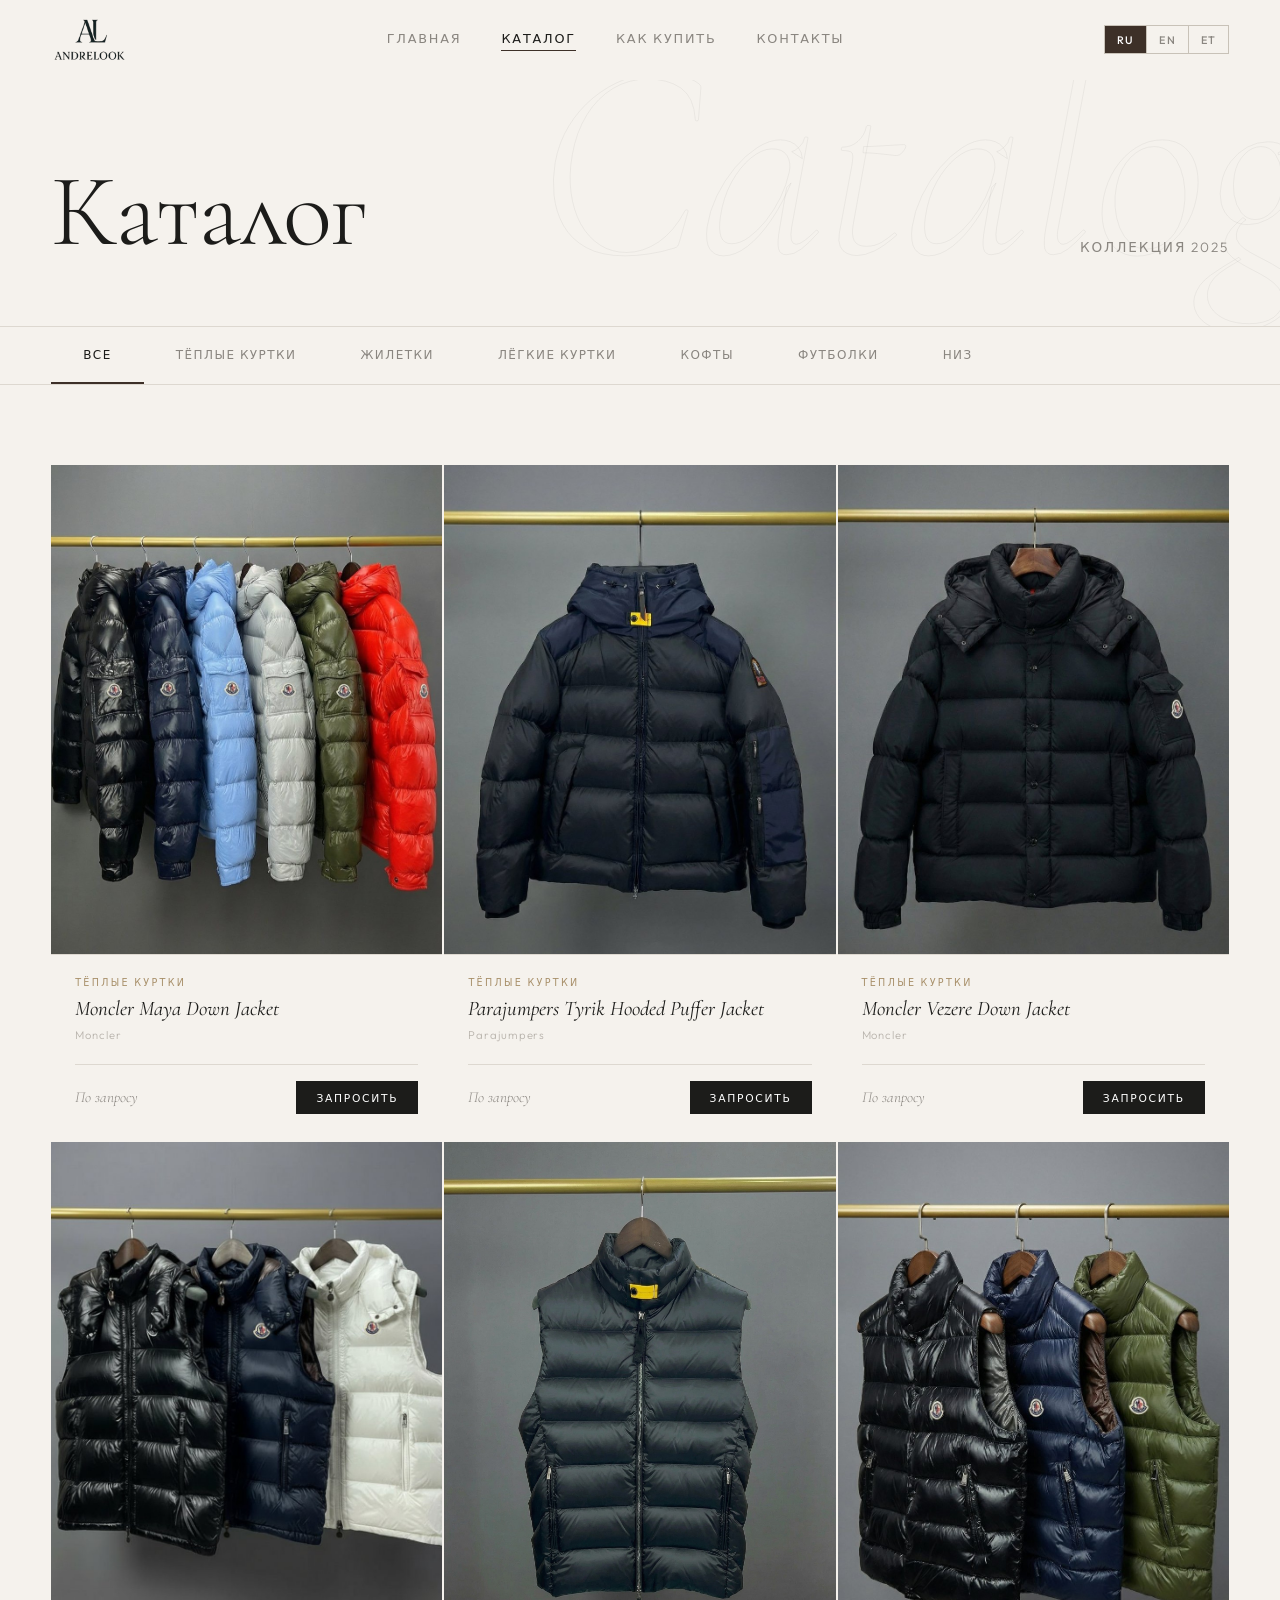
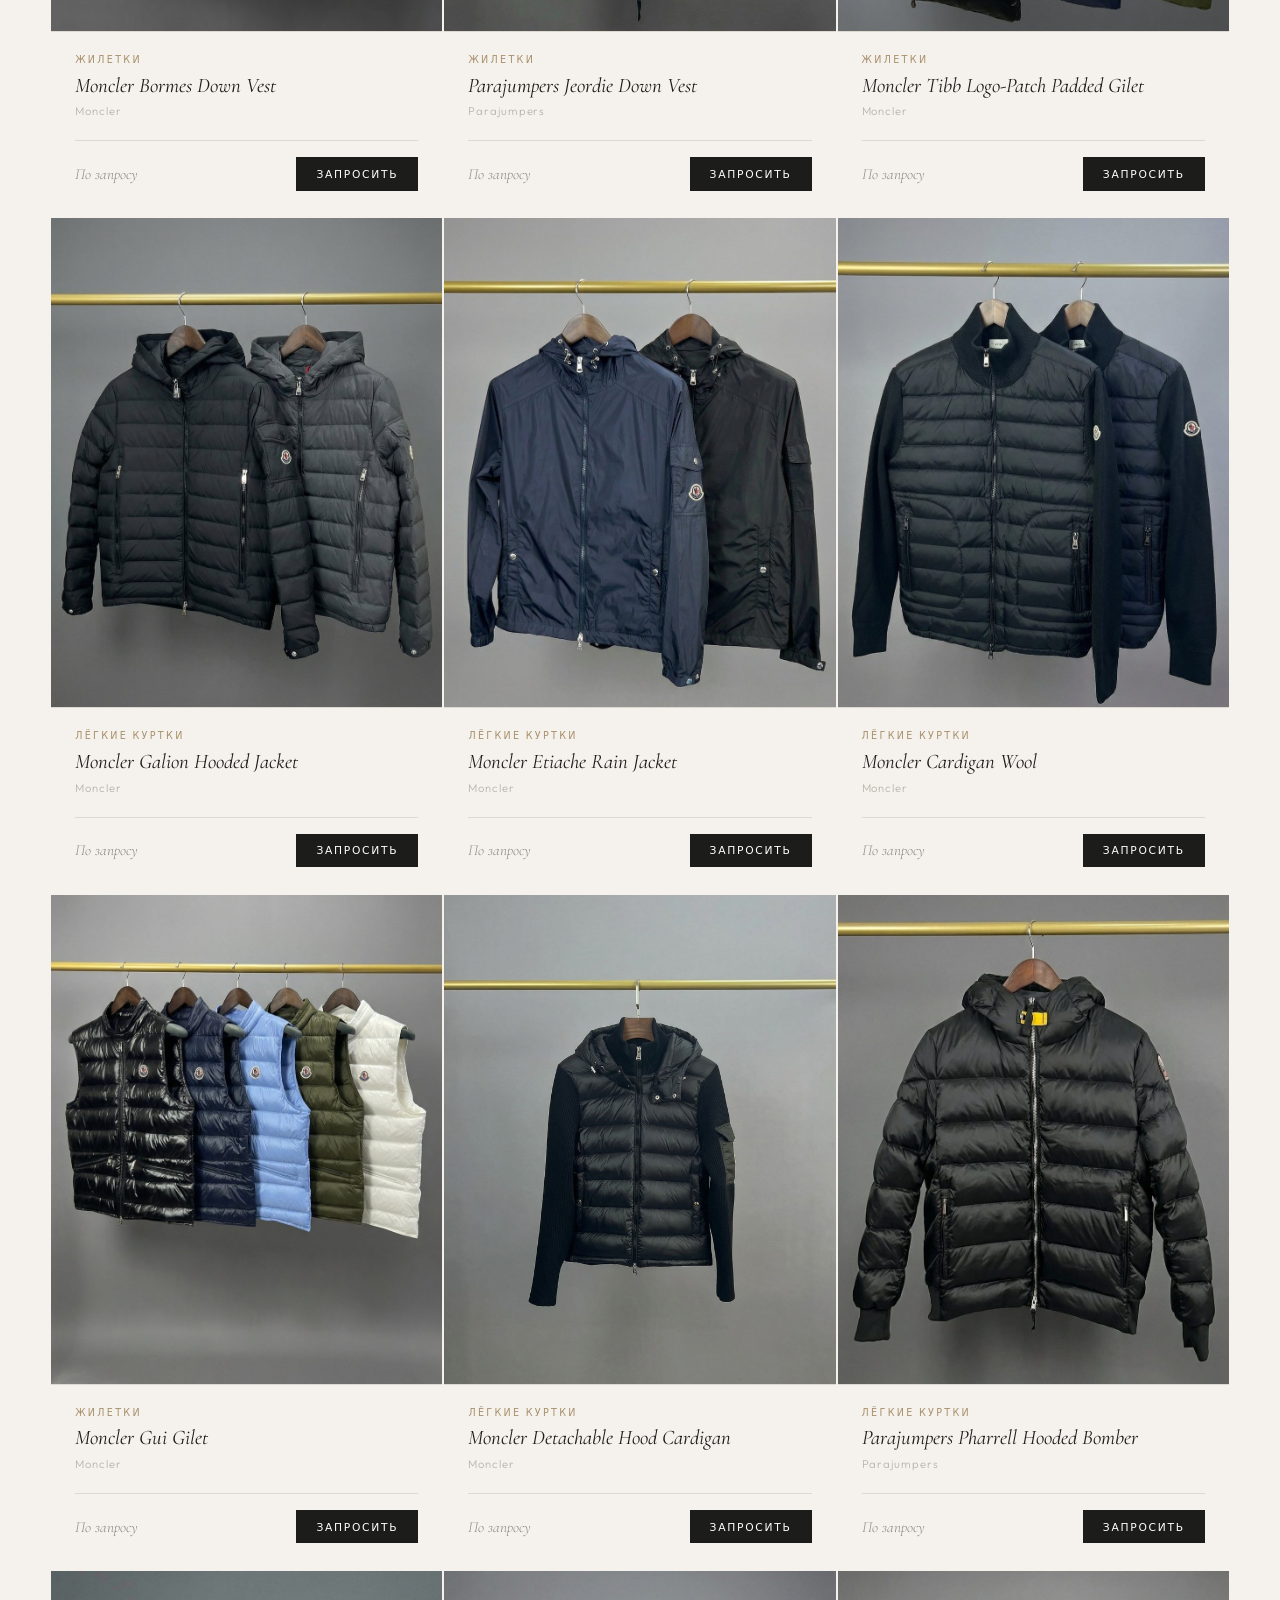
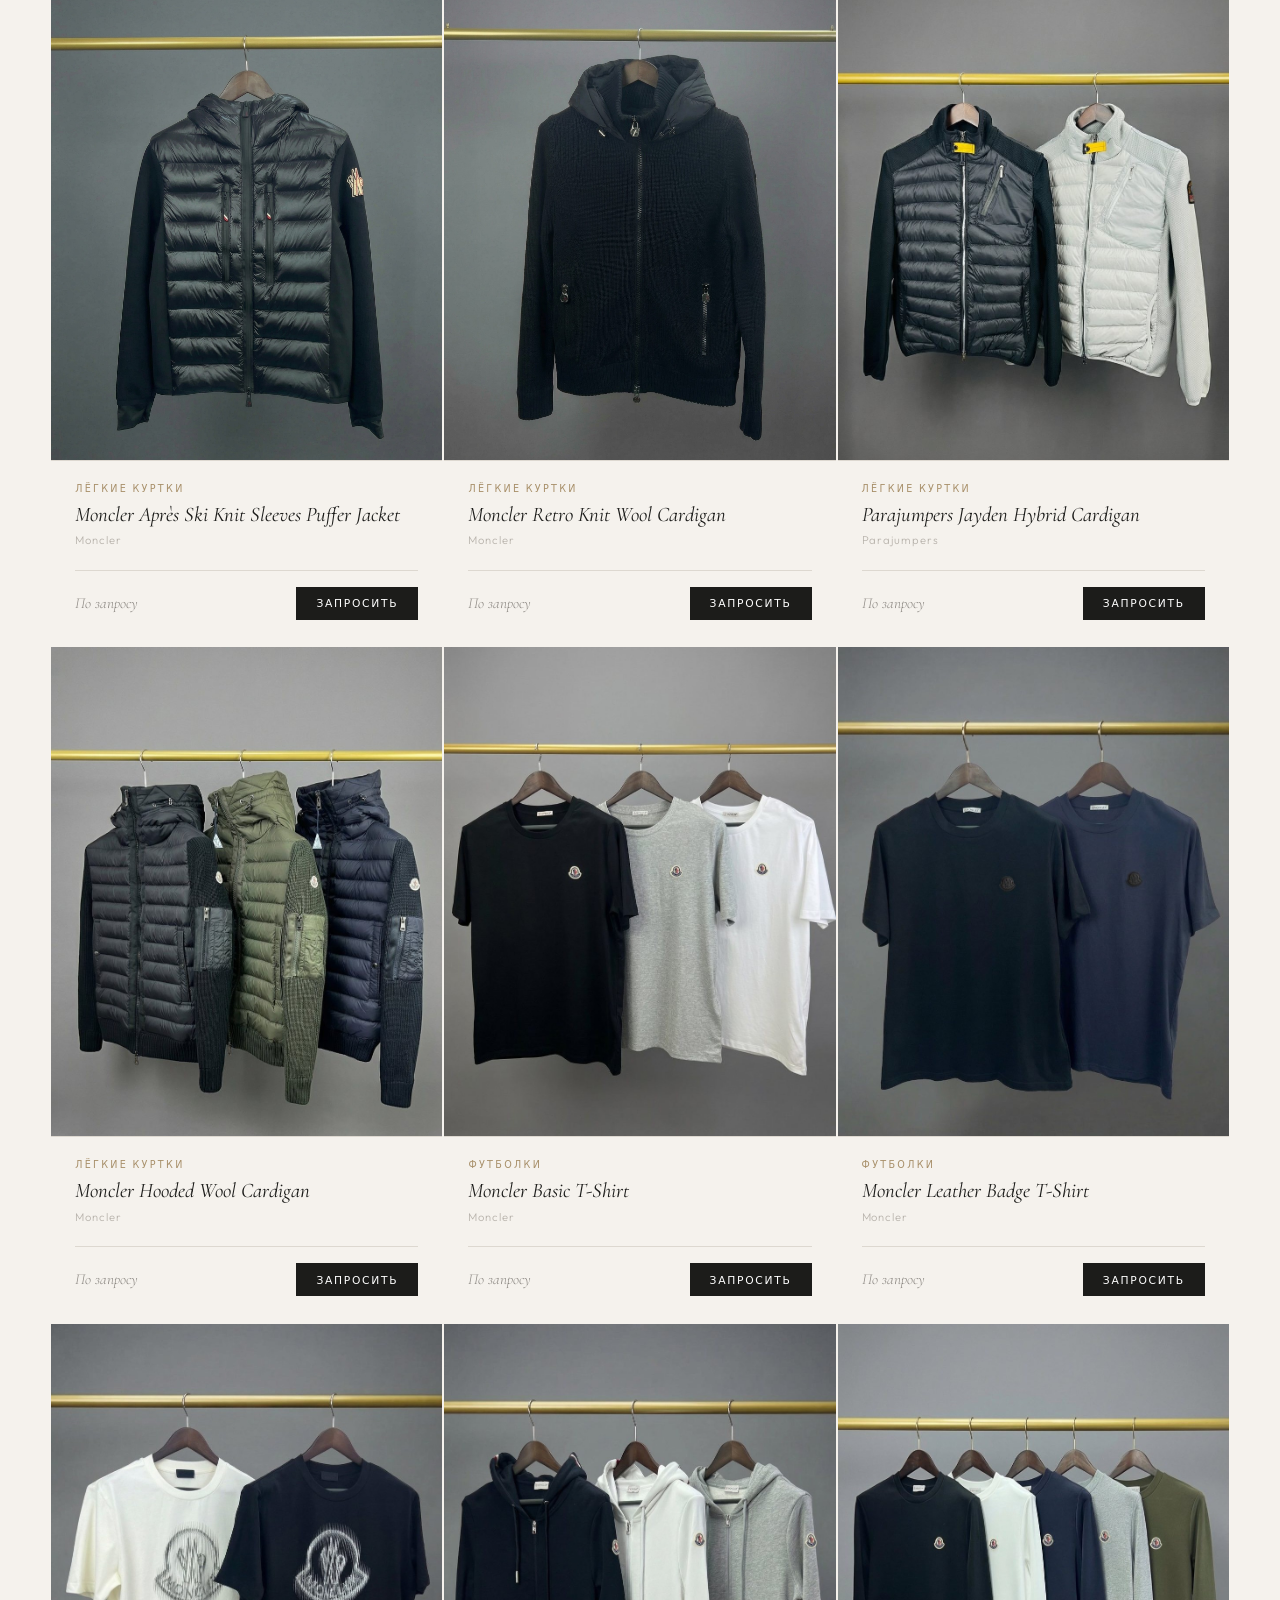
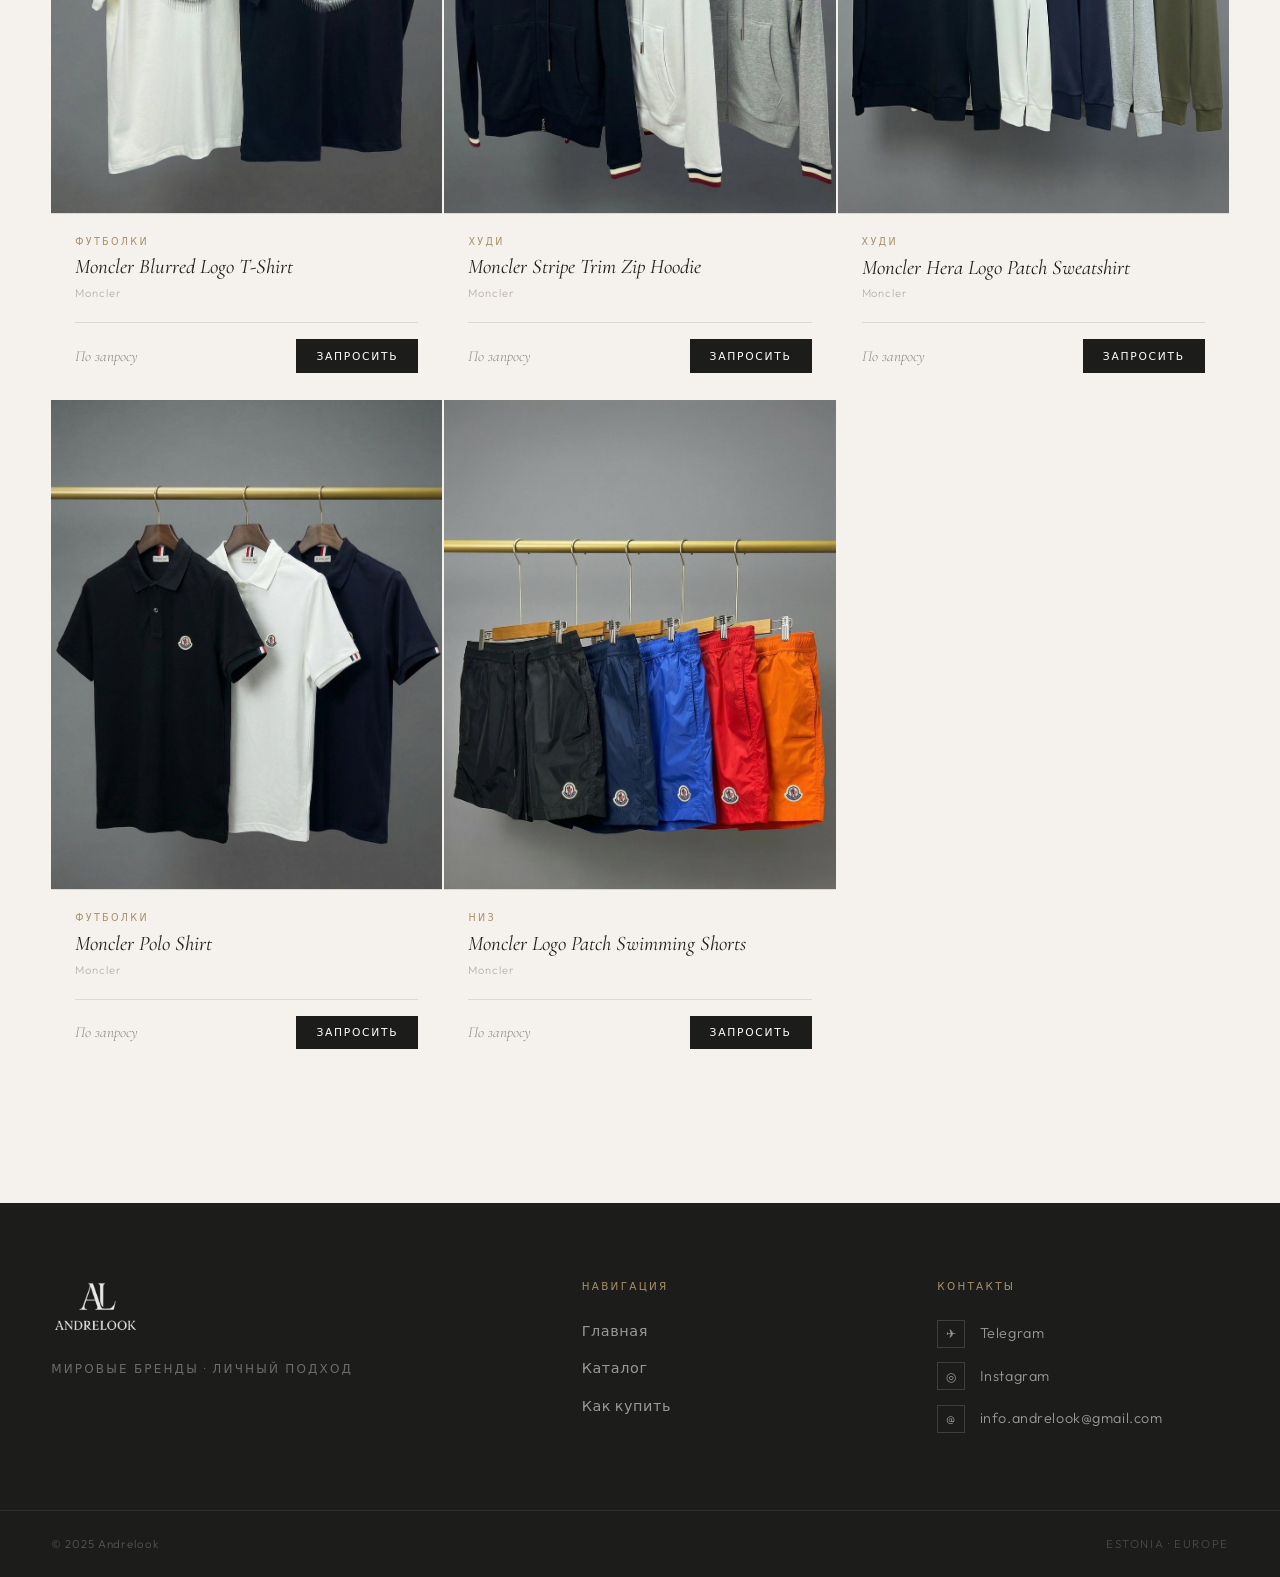
==== catalog.html @ 808b7968 "Update catalog.html" ====
<!DOCTYPE html>
<html lang="ru">
<head>
  <meta charset="UTF-8" />
  <meta name="viewport" content="width=device-width, initial-scale=1.0" />
  <meta name="description" content="Каталог брендовой одежды Moncler и Parajumpers. Куртки, жилеты, худи, футболки. Купить в Таллинне или с доставкой по Европе — Andrelook." />
  <title>Каталог — Moncler & Parajumpers | Andrelook Таллинн</title>
  <link rel="preconnect" href="https://fonts.googleapis.com" />
  <link rel="preconnect" href="https://fonts.gstatic.com" crossorigin />
  <link rel="stylesheet" href="css/style.css" />
  <meta name="keywords" content="Moncler, Parajumpers, купить Moncler Таллинн, Parajumpers Estonia, брендовые куртки, Moncler Tallinn, buy Moncler Estonia" />
  <meta property="og:title" content="Каталог — Moncler & Parajumpers | Andrelook Таллинн" />
  <meta property="og:description" content="Каталог брендовой одежды Moncler и Parajumpers. Куртки, жилеты, худи, футболки. Купить в Таллинне или с доставкой по Европе — Andrelook." />
  <meta property="og:type" content="website" />
  <meta name="robots" content="index, follow" />
</head>
<body>

  <header class="site-header scrolled" id="site-header">
    <div class="container header-inner">
      <a href="index.html">
        <img src="images/logo.png" alt="Andrelook" class="logo-img" />
      </a>
      <nav class="nav">
        <a href="index.html"         class="nav-link" data-i18n="nav_home">Главная</a>
        <a href="catalog.html"       class="nav-link active" data-i18n="nav_catalog">Каталог</a>
        <a href="index.html#how"     class="nav-link" data-i18n="nav_how">Как купить</a>
        <a href="index.html#contact" class="nav-link" data-i18n="nav_contact">Контакты</a>
      </nav>
      <div class="lang-switcher">
        <button class="lang-btn" data-lang="ru">RU</button>
        <button class="lang-btn" data-lang="en">EN</button>
        <button class="lang-btn" data-lang="et">ET</button>
      </div>
      <button class="hamburger" id="hamburger" aria-label="Menu">
        <span></span><span></span>
      </button>
    </div>
  </header>

  <nav class="mobile-nav" id="mobile-nav">
    <a href="index.html"         class="nav-link" data-i18n="nav_home">Главная</a>
    <a href="catalog.html"       class="nav-link" data-i18n="nav_catalog">Каталог</a>
    <a href="index.html#how"     class="nav-link" data-i18n="nav_how">Как купить</a>
    <a href="index.html#contact" class="nav-link" data-i18n="nav_contact">Контакты</a>
    <div class="lang-switcher">
      <button class="lang-btn" data-lang="ru">RU</button>
      <button class="lang-btn" data-lang="en">EN</button>
      <button class="lang-btn" data-lang="et">ET</button>
    </div>
  </nav>

  <main>
    <div class="catalog-hero">
      <div class="catalog-hero-bg" aria-hidden="true">Catalog</div>
      <div class="container">
        <h1 class="catalog-title" data-i18n="nav_catalog">Каталог</h1>
        <p class="catalog-sub" data-i18n="cat_season">Коллекция 2025</p>
      </div>
    </div>

    <div class="filters-bar">
      <div class="container">
        <div class="filters">
          <button class="filter-btn active" data-filter="all"           data-i18n="filter_all">Все</button>
          <button class="filter-btn"        data-filter="warm-jackets"  data-i18n="filter_warm">Тёплые куртки</button>
          <button class="filter-btn"        data-filter="vests"         data-i18n="filter_vests">Жилетки</button>
          <button class="filter-btn"        data-filter="light-jackets" data-i18n="filter_light">Лёгкие куртки</button>
          <button class="filter-btn"        data-filter="hoodies"       data-i18n="filter_hoodies">Кофты</button>
          <button class="filter-btn"        data-filter="t-shirts"      data-i18n="filter_tshirts">Футболки</button>
          <button class="filter-btn"        data-filter="bottoms"       data-i18n="filter_bottoms">Низ</button>
        </div>
      </div>
    </div>

    <section class="catalog-main">
      <div class="container">
        <div class="products-grid" id="products-grid"></div>
      </div>
    </section>
  </main>

  <footer class="site-footer">
    <div class="footer-top">
      <div class="container footer-top-inner">
        <div class="footer-brand">
          <a href="index.html">
            <img src="images/logo.png" alt="Andrelook" class="footer-logo" />
          </a>
          <p class="footer-brand-text" data-i18n="hero_tagline">Мировые бренды · Личный подход</p>
        </div>
        <div class="footer-col">
          <span class="footer-col-title">Навигация</span>
          <nav class="footer-nav-list">
            <a href="index.html"     data-i18n="nav_home">Главная</a>
            <a href="catalog.html"   data-i18n="nav_catalog">Каталог</a>
            <a href="index.html#how" data-i18n="nav_how">Как купить</a>
          </nav>
        </div>
        <div class="footer-col">
          <span class="footer-col-title">Контакты</span>
          <div class="footer-contacts">
            <a href="https://t.me/andrelookstore" class="footer-contact-link" target="_blank" rel="noopener">
              <span class="footer-contact-icon">✈</span>
              <span>Telegram</span>
            </a>
            <a href="https://www.instagram.com/andrelook.store/" class="footer-contact-link" target="_blank" rel="noopener">
              <span class="footer-contact-icon">◎</span>
              <span>Instagram</span>
            </a>
            <a href="mailto:info.andrelook@gmail.com" class="footer-contact-link">
              <span class="footer-contact-icon">@</span>
              <span>info.andrelook@gmail.com</span>
            </a>
          </div>
        </div>
      </div>
    </div>
    <div class="footer-bottom">
      <div class="container footer-bottom-inner">
        <span class="footer-copy" data-i18n="footer_copy">© 2025 Andrelook</span>
        <span class="footer-bottom-note">Estonia · Europe</span>
      </div>
    </div>
  </footer>

  <div class="modal-overlay" id="modal-overlay" role="dialog" aria-modal="true">
    <div class="modal">
      <button class="modal-close" id="modal-close" aria-label="Close">✕</button>
      <h2 class="modal-title"><span id="modal-product-name"></span></h2>
      <div class="modal-colors" id="modal-colors"></div>
      <p class="modal-text-el" id="modal-body-text">Напишите нам в Telegram — расскажем о наличии, размерах и всех деталях.</p>
      <div class="modal-actions">
        <a href="#" class="modal-btn modal-btn--tg" id="modal-tg" target="_blank" rel="noopener">
          <span>Telegram</span>
        </a>
        <a href="mailto:info.andrelook@gmail.com" class="modal-btn modal-btn--email">
          <span>Email</span>
        </a>
      </div>
    </div>
  </div>

  <script src="js/main.js"></script>
</body>
</html>
---- css/style.css ----
/* =============================================
   ANDRELOOK — css/style.css
   Light · Editorial · Bold Scale
   ============================================= */

@import url('https://fonts.googleapis.com/css2?family=Cormorant+Garamond:ital,wght@0,300;0,400;0,600;1,300;1,400;1,600&family=Outfit:wght@300;400;500;600&display=swap');

/* ── Variables ──────────────────────────────── */
:root {
  --bg:          #F5F2ED;
  --bg-warm:     #EDE9E2;
  --bg-card:     #FFFFFF;
  --bg-dark:     #1C1C1A;
  --text:        #1C1C1A;
  --text-mid:    #4A4844;
  --text-muted:  #8A8680;
  --text-light:  #B8B3AC;
  --border:      #DDD8D0;
  --border-mid:  #C8C2B8;
  --green:       #3D3028;
  --green-light: #F0EBE6;
  --gold:        #A8906A;

  --font-serif: 'Cormorant Garamond', Georgia, serif;
  --font-sans:  'Outfit', system-ui, sans-serif;

  --container: 1360px;
  --ease:      cubic-bezier(0.22, 1, 0.36, 1);

  --header-h: 80px;
}

/* ── Reset ──────────────────────────────────── */
*, *::before, *::after { box-sizing: border-box; margin: 0; padding: 0; }
html { font-size: 16px; scroll-behavior: smooth; -webkit-font-smoothing: antialiased; }
body { background: var(--bg); color: var(--text); font-family: var(--font-sans); font-weight: 300; line-height: 1.6; overflow-x: hidden; }
img  { display: block; width: 100%; }
a    { text-decoration: none; color: inherit; }
button { border: none; background: none; cursor: pointer; font-family: inherit; }
ul { list-style: none; }

.container {
  width: 100%;
  max-width: var(--container);
  margin: 0 auto;
  padding: 0 clamp(1.5rem, 4vw, 5rem);
}
.section { padding: clamp(5rem, 9vw, 9rem) 0; }

/* ══════════════════════════════════════════════
   HEADER
   ══════════════════════════════════════════════ */
.site-header {
  position: fixed;
  top: 0; left: 0; right: 0;
  z-index: 100;
  height: var(--header-h);
  background: var(--bg);
  border-bottom: 1px solid transparent;
  transition: border-color 0.4s var(--ease), box-shadow 0.4s var(--ease);
}
.site-header.scrolled {
  border-bottom-color: var(--border);
  box-shadow: 0 1px 32px rgba(28,28,26,0.06);
}

.header-inner {
  height: 100%;
  display: flex;
  align-items: center;
  justify-content: space-between;
  gap: 2rem;
}

.logo-img {
  height: 48px;
  width: auto;
  display: block;
  transition: opacity 0.25s;
  mix-blend-mode: multiply;
}
.logo-img:hover { opacity: 0.65; }

.nav { display: flex; align-items: center; gap: 2.5rem; }

.nav-link {
  font-size: 0.8rem;
  font-weight: 400;
  letter-spacing: 0.14em;
  color: var(--text-muted);
  text-transform: uppercase;
  position: relative;
  padding-bottom: 3px;
  transition: color 0.2s;
}
.nav-link::after {
  content: '';
  position: absolute;
  bottom: 0; left: 0;
  width: 0; height: 1px;
  background: var(--green);
  transition: width 0.35s var(--ease);
}
.nav-link:hover, .nav-link.active { color: var(--text); }
.nav-link:hover::after, .nav-link.active::after { width: 100%; }

/* Lang switcher */
.lang-switcher {
  display: flex;
  border: 1px solid var(--border-mid);
  overflow: hidden;
}
.lang-btn {
  padding: 0.4rem 0.75rem;
  font-size: 0.68rem;
  font-weight: 500;
  letter-spacing: 0.1em;
  text-transform: uppercase;
  color: var(--text-muted);
  border-right: 1px solid var(--border-mid);
  transition: background 0.2s, color 0.2s;
}
.lang-btn:last-child { border-right: none; }
.lang-btn:hover { background: var(--bg-warm); color: var(--text); }
.lang-btn.active { background: var(--green); color: #fff; }

/* Hamburger */
.hamburger { display: none; flex-direction: column; gap: 6px; padding: 4px; }
.hamburger span { display: block; width: 26px; height: 1px; background: var(--text); transition: transform 0.3s var(--ease); }
.hamburger.open span:first-child { transform: translateY(7px) rotate(45deg); }
.hamburger.open span:last-child  { transform: translateY(-7px) rotate(-45deg); }

.mobile-nav {
  display: none;
  position: fixed;
  inset: 0; top: var(--header-h);
  background: var(--bg);
  z-index: 99;
  flex-direction: column;
  justify-content: center;
  align-items: center;
  gap: 2.5rem;
  opacity: 0; pointer-events: none;
  transition: opacity 0.35s var(--ease);
}
.mobile-nav.open { display: flex; opacity: 1; pointer-events: all; }
.mobile-nav .nav-link { font-size: 1.3rem; }
.mobile-nav .lang-switcher { margin-top: 1rem; }

/* ══════════════════════════════════════════════
   HERO — full-bleed photo, brand centered
   ══════════════════════════════════════════════ */
.hero {
  padding-top: var(--header-h);
  min-height: 100svh;
  display: grid;
  grid-template-rows: auto 1fr auto;
  position: relative;
  overflow: hidden;
  background: #0e0e0c;
}

/* Фото фон */
.hero-bg {
  position: absolute;
  inset: 0;
  background-image: url('../images/hero-bg.jpg');
  background-size: cover;
  background-position: center 30%;
  z-index: 0;
  transform: scale(1.04);
  animation: heroZoom 12s var(--ease) forwards;
}
@keyframes heroZoom {
  from { transform: scale(1.04); }
  to   { transform: scale(1); }
}

/* Затемнение — среднее, с градиентом снизу и сверху */
.hero-overlay {
  position: absolute;
  inset: 0;
  background:
    linear-gradient(to bottom,
      rgba(10,10,8,0.55) 0%,
      rgba(10,10,8,0.28) 40%,
      rgba(10,10,8,0.38) 70%,
      rgba(10,10,8,0.72) 100%
    );
  z-index: 1;
}

/* Верхняя строка */
.hero-topbar {
  display: flex;
  align-items: center;
  gap: 0;
  padding: 1.5rem clamp(1.5rem, 4vw, 5rem);
  border-bottom: 1px solid rgba(255,255,255,0.12);
  position: relative;
  z-index: 2;
  opacity: 0;
  animation: fadeUp 0.6s var(--ease) 0.1s forwards;
}
.hero-topbar-item {
  font-size: 0.7rem;
  font-weight: 400;
  letter-spacing: 0.22em;
  text-transform: uppercase;
  color: rgba(255,255,255,0.55);
  padding: 0 2rem;
}
.hero-topbar-item:first-child { padding-left: 0; }
.hero-topbar-item.hero-topbar-year { color: var(--gold); margin-left: auto; padding-right: 0; }
.hero-topbar-divider {
  width: 1px;
  height: 14px;
  background: rgba(255,255,255,0.2);
  flex-shrink: 0;
}

/* Центральный блок */
.hero-center {
  display: flex;
  flex-direction: column;
  align-items: center;
  justify-content: center;
  padding: clamp(3rem, 6vw, 7rem) clamp(1.5rem, 4vw, 5rem);
  position: relative;
  z-index: 2;
  text-align: center;
}

.hero-brand-wrap {
  display: flex;
  flex-direction: column;
  align-items: center;
  gap: 1.5rem;
  margin-bottom: 2.5rem;
}

.hero-brand-line--top,
.hero-brand-line--bottom {
  width: clamp(60px, 12vw, 160px);
  height: 1px;
  background: linear-gradient(to right, transparent, rgba(255,255,255,0.3), transparent);
  opacity: 0;
  animation: fadeIn 1.2s var(--ease) 0.6s forwards;
}

.hero-brand-name {
  display: flex;
  flex-direction: column;
  align-items: center;
  opacity: 0;
  animation: fadeUp 1s var(--ease) 0.3s forwards;
}

.hero-brand-full {
  font-family: var(--font-serif);
  font-size: clamp(3.5rem, 10vw, 11rem);
  font-weight: 300;
  font-style: italic;
  letter-spacing: clamp(0.08em, 1vw, 0.18em);
  color: #fff;
  text-transform: none;
  line-height: 1;
  text-shadow: 0 4px 60px rgba(0,0,0,0.4);
}

.hero-tagline {
  font-size: 0.72rem;
  font-weight: 400;
  letter-spacing: 0.28em;
  text-transform: uppercase;
  color: rgba(255,255,255,0.45);
  opacity: 0;
  animation: fadeUp 0.8s var(--ease) 0.85s forwards;
}

/* Нижняя строка */
.hero-footer {
  display: grid;
  grid-template-columns: 1fr auto 1fr;
  align-items: center;
  padding: 1.75rem clamp(1.5rem, 4vw, 5rem);
  border-top: 1px solid rgba(255,255,255,0.12);
  position: relative;
  z-index: 2;
  opacity: 0;
  animation: fadeUp 0.7s var(--ease) 1.1s forwards;
}
.hero-footer-left  { display: flex; align-items: center; }
.hero-footer-center { display: flex; justify-content: center; }
.hero-footer-right { display: flex; justify-content: flex-end; }

.hero-footer-note {
  font-size: 0.7rem;
  font-weight: 400;
  letter-spacing: 0.2em;
  text-transform: uppercase;
  color: rgba(255,255,255,0.35);
}

/* Кнопка светлая версия для тёмного фона */
.btn-primary--light {
  background: rgba(255,255,255,0.12);
  border: 1px solid rgba(255,255,255,0.3);
  backdrop-filter: blur(8px);
  color: #fff;
}
.btn-primary--light::before { background: #fff; }
.btn-primary--light:hover { color: var(--text); }

.hero-scroll-hint {
  display: flex;
  align-items: center;
  gap: 0.75rem;
  font-size: 0.68rem;
  font-weight: 400;
  letter-spacing: 0.2em;
  text-transform: uppercase;
  color: rgba(255,255,255,0.35);
}
.hero-scroll-bar {
  width: 40px; height: 1px;
  background: rgba(255,255,255,0.2);
  position: relative;
  overflow: hidden;
}
.hero-scroll-bar::after {
  content: '';
  position: absolute;
  top: 0; left: -100%;
  width: 100%; height: 100%;
  background: #fff;
  animation: slideRight 2.5s var(--ease) infinite 1.5s;
}
@keyframes slideRight {
  0%   { left: -100%; }
  50%  { left: 0; }
  100% { left: 100%; }
}

/* ══════════════════════════════════════════════
   BUTTONS
   ══════════════════════════════════════════════ */
.btn-primary {
  display: inline-flex;
  align-items: center;
  gap: 1rem;
  padding: 1.1rem 2.75rem;
  background: var(--text);
  color: #fff;
  font-size: 0.8rem;
  font-weight: 400;
  letter-spacing: 0.2em;
  text-transform: uppercase;
  position: relative;
  overflow: hidden;
  transition: color 0.4s var(--ease);
  width: fit-content;
  cursor: pointer;
  border: none;
}
.btn-primary::before {
  content: '';
  position: absolute; inset: 0;
  background: var(--green);
  transform: translateX(-101%);
  transition: transform 0.45s var(--ease);
}
.btn-primary:hover::before { transform: translateX(0); }
.btn-primary span { position: relative; z-index: 1; }

.btn-outline {
  display: inline-flex;
  align-items: center;
  padding: 1.1rem 2.75rem;
  border: 1px solid var(--border-mid);
  color: var(--text);
  font-size: 0.8rem;
  font-weight: 400;
  letter-spacing: 0.2em;
  text-transform: uppercase;
  transition: all 0.3s var(--ease);
  width: fit-content;
  cursor: pointer;
  background: none;
}
.btn-outline:hover { background: var(--text); color: #fff; border-color: var(--text); }

/* ══════════════════════════════════════════════
   TICKER
   ══════════════════════════════════════════════ */
.ticker {
  background: var(--bg-warm);
  border-top: 1px solid var(--border);
  border-bottom: 1px solid var(--border);
  overflow: hidden;
}
.ticker-inner {
  display: flex;
  gap: 3rem;
  padding: 1.15rem 0;
  white-space: nowrap;
  animation: ticker 32s linear infinite;
}
.ticker-inner span {
  font-size: 0.72rem;
  font-weight: 400;
  letter-spacing: 0.24em;
  text-transform: uppercase;
  color: var(--text-muted);
  flex-shrink: 0;
}
.ticker-inner span.dot {
  color: var(--border-mid);
  letter-spacing: 0;
}
@keyframes ticker {
  from { transform: translateX(0); }
  to   { transform: translateX(-50%); }
}

/* ══════════════════════════════════════════════
   STATS BAR
   ══════════════════════════════════════════════ */
.stats-bar {
  border-bottom: 1px solid var(--border);
}
.stats-grid { display: grid; grid-template-columns: repeat(3, 1fr); }
.stat-item {
  padding: 3.5rem 0;
  display: flex;
  flex-direction: column;
  align-items: center;
  gap: 0.5rem;
  border-right: 1px solid var(--border);
  position: relative;
}
.stat-item:last-child { border-right: none; }
.stat-num {
  font-family: var(--font-serif);
  font-size: clamp(3.5rem, 5.5vw, 5rem);
  font-weight: 300;
  line-height: 1;
  letter-spacing: -0.02em;
}
.stat-num--emoji {
  font-size: clamp(3rem, 5vw, 4.5rem);
  line-height: 1;
}
  font-size: 0.75rem;
  font-weight: 400;
  letter-spacing: 0.14em;
  text-transform: uppercase;
  color: var(--text-muted);
}

/* ══════════════════════════════════════════════
   SECTION HEADER
   ══════════════════════════════════════════════ */
.section-header {
  display: flex;
  align-items: baseline;
  justify-content: space-between;
  margin-bottom: 3.5rem;
  padding-bottom: 1.5rem;
  border-bottom: 1px solid var(--border);
}
.section-title {
  font-family: var(--font-serif);
  font-size: clamp(2.5rem, 4.5vw, 3.8rem);
  font-weight: 300;
  letter-spacing: -0.01em;
}
.section-link {
  font-size: 0.78rem;
  font-weight: 400;
  letter-spacing: 0.12em;
  text-transform: uppercase;
  color: var(--green);
  transition: color 0.2s;
}
.section-link:hover { color: var(--text); }

/* ══════════════════════════════════════════════
   HOW IT WORKS — с номерами
   ══════════════════════════════════════════════ */
.how-section { background: var(--bg-warm); }

.how-grid {
  display: grid;
  grid-template-columns: repeat(4, 1fr);
  gap: 2px;
  background: var(--border);
}
.how-card {
  background: var(--bg-warm);
  padding: 3rem 2.5rem;
  display: flex;
  flex-direction: column;
  gap: 1.25rem;
  transition: background 0.25s;
  position: relative;
}
.how-card:hover { background: var(--bg-card); }

.how-icon {
  font-size: 2rem;
  line-height: 1;
  margin-bottom: 0.25rem;
}
.how-card__title {
  font-family: var(--font-serif);
  font-size: 1.7rem;
  font-weight: 400;
  line-height: 1.2;
}
.how-card__text {
  font-size: 1rem;
  font-weight: 300;
  line-height: 1.85;
  color: var(--text-muted);
}

/* ══════════════════════════════════════════════
   STATEMENT
   ══════════════════════════════════════════════ */
.statement { background: var(--bg-dark); }
.statement-inner { max-width: 900px; }
.statement-kicker {
  display: flex;
  align-items: center;
  gap: 1rem;
  margin-bottom: 3rem;
}
.statement-kicker-line { width: 48px; height: 1px; background: var(--gold); }
.statement-kicker span {
  font-size: 0.7rem;
  font-weight: 400;
  letter-spacing: 0.28em;
  text-transform: uppercase;
  color: var(--gold);
}
.statement-quote {
  font-family: var(--font-serif);
  font-size: clamp(2rem, 4vw, 3.5rem);
  font-weight: 300;
  font-style: italic;
  line-height: 1.3;
  color: #fff;
  margin-bottom: 3rem;
}
.statement-text {
  font-size: 1rem;
  font-weight: 300;
  line-height: 1.85;
  color: rgba(255,255,255,0.82);
  max-width: 580px;
}

/* ══════════════════════════════════════════════
   CONTACT
   ══════════════════════════════════════════════ */
.contact-inner { text-align: center; max-width: 580px; margin: 0 auto; }
.contact-title {
  font-family: var(--font-serif);
  font-size: clamp(2.5rem, 4vw, 4rem);
  font-weight: 300;
  margin-bottom: 1.25rem;
}
.contact-sub {
  font-size: 1rem;
  font-weight: 300;
  color: var(--text-muted);
  line-height: 1.75;
  margin-bottom: 3rem;
}
.contact-links { display: flex; gap: 1rem; justify-content: center; flex-wrap: wrap; }

/* ══════════════════════════════════════════════
   FOOTER
   ══════════════════════════════════════════════ */
.site-footer {
  background: var(--bg-dark);
  color: rgba(255,255,255,0.75);
}

.footer-top {
  border-bottom: 1px solid rgba(255,255,255,0.08);
  padding: clamp(3.5rem, 6vw, 6rem) 0;
}

.footer-top-inner {
  display: grid;
  grid-template-columns: 1.6fr 1fr 1fr;
  gap: clamp(2rem, 5vw, 6rem);
  align-items: start;
}

/* Бренд блок */
.footer-brand {
  display: flex;
  flex-direction: column;
  gap: 1.5rem;
}
.footer-logo {
  height: 56px;
  width: auto;
  /* логотип тёмный — инвертируем для тёмного фона */
  filter: invert(1) brightness(2);
  opacity: 0.9;
  transition: opacity 0.2s;
}
.footer-logo:hover { opacity: 1; }
.footer-brand-text {
  font-size: 0.75rem;
  font-weight: 300;
  letter-spacing: 0.18em;
  text-transform: uppercase;
  color: rgba(255,255,255,0.35);
  line-height: 1.6;
}

/* Колонки */
.footer-col {
  display: flex;
  flex-direction: column;
  gap: 1.5rem;
}
.footer-col-title {
  font-size: 0.65rem;
  font-weight: 500;
  letter-spacing: 0.22em;
  text-transform: uppercase;
  color: var(--gold);
}

.footer-nav-list {
  display: flex;
  flex-direction: column;
  gap: 0.9rem;
}
.footer-nav-list a {
  font-size: 0.9rem;
  font-weight: 300;
  color: rgba(255,255,255,0.55);
  transition: color 0.2s;
  letter-spacing: 0.04em;
}
.footer-nav-list a:hover { color: #fff; }

/* Контакты */
.footer-contacts {
  display: flex;
  flex-direction: column;
  gap: 0.9rem;
}
.footer-contact-link {
  display: flex;
  align-items: center;
  gap: 0.9rem;
  font-size: 0.9rem;
  font-weight: 300;
  color: rgba(255,255,255,0.55);
  transition: color 0.2s;
  letter-spacing: 0.04em;
}
.footer-contact-link:hover { color: #fff; }
.footer-contact-icon {
  width: 28px;
  height: 28px;
  border: 1px solid rgba(255,255,255,0.15);
  display: flex;
  align-items: center;
  justify-content: center;
  font-size: 0.75rem;
  flex-shrink: 0;
  transition: border-color 0.2s, background 0.2s;
}
.footer-contact-link:hover .footer-contact-icon {
  border-color: var(--gold);
  background: rgba(168,144,106,0.1);
  color: var(--gold);
}

/* Нижняя строка */
.footer-bottom {
  padding: 1.5rem 0;
}
.footer-bottom-inner {
  display: flex;
  align-items: center;
  justify-content: space-between;
}
.footer-copy {
  font-size: 0.72rem;
  color: rgba(255,255,255,0.25);
  letter-spacing: 0.08em;
}
.footer-bottom-note {
  font-size: 0.72rem;
  color: rgba(255,255,255,0.2);
  letter-spacing: 0.14em;
  text-transform: uppercase;
}

/* ══════════════════════════════════════════════
   CATALOG PAGE
   ══════════════════════════════════════════════ */
.catalog-hero {
  padding-top: calc(var(--header-h) + 5rem);
  padding-bottom: 4rem;
  border-bottom: 1px solid var(--border);
  position: relative;
  overflow: hidden;
}
.catalog-hero-bg {
  position: absolute;
  right: -2rem;
  top: 50%;
  transform: translateY(-50%);
  font-family: var(--font-serif);
  font-size: clamp(14rem, 22vw, 26rem);
  font-weight: 300;
  font-style: italic;
  color: transparent;
  -webkit-text-stroke: 1px rgba(28,28,26,0.05);
  pointer-events: none;
  line-height: 1;
}
.catalog-hero .container {
  display: flex;
  align-items: flex-end;
  justify-content: space-between;
  gap: 2rem;
  flex-wrap: wrap;
  position: relative;
  z-index: 1;
}
.catalog-title {
  font-family: var(--font-serif);
  font-size: clamp(4rem, 8vw, 8rem);
  font-weight: 300;
  letter-spacing: -0.02em;
  line-height: 1;
}
.catalog-sub {
  font-size: 0.85rem;
  letter-spacing: 0.14em;
  color: var(--text-muted);
  text-transform: uppercase;
  padding-bottom: 0.25rem;
}

/* Filters */
.filters-bar {
  position: sticky;
  top: var(--header-h);
  z-index: 50;
  background: rgba(245, 242, 237, 0.97);
  backdrop-filter: blur(10px);
  border-bottom: 1px solid var(--border);
}
.filters { display: flex; overflow-x: auto; scrollbar-width: none; }
.filters::-webkit-scrollbar { display: none; }
.filter-btn {
  padding: 1.25rem 2rem;
  font-size: 0.75rem;
  font-weight: 400;
  letter-spacing: 0.12em;
  text-transform: uppercase;
  color: var(--text-muted);
  white-space: nowrap;
  border-bottom: 2px solid transparent;
  transition: color 0.2s, border-color 0.2s;
}
.filter-btn:hover { color: var(--text); }
.filter-btn.active { color: var(--text); border-bottom-color: var(--green); }

.catalog-main { padding: 5rem 0 8rem; }

/* ══════════════════════════════════════════════
   CATALOG GRID + PRODUCT CARD
   ══════════════════════════════════════════════ */

.products-grid {
  display: grid;
  grid-template-columns: repeat(3, 1fr);
  gap: 2px;
  min-height: 400px;
}

/* Карточка */
.product-card {
  display: flex;
  flex-direction: column;
  background: var(--bg);
  transition: box-shadow 0.3s var(--ease);
}
.product-card:hover {
  box-shadow: 0 12px 48px rgba(28,28,26,0.10);
  position: relative;
  z-index: 2;
}

/* Фото */
.pc-thumb {
  display: block;
  width: 100%;
  padding-top: 125%;
  position: relative;
  overflow: hidden;
  background: #e8e4de;
}
.pc-thumb img {
  position: absolute;
  top: 0; left: 0;
  width: 100%; height: 100%;
  object-fit: cover;
  object-position: center top;
  display: block;
  transition: transform 0.8s var(--ease);
}
.product-card:hover .pc-thumb img { transform: scale(1.05); }

.pc-cover {
  position: absolute;
  inset: 0;
  z-index: 2;
  display: block;
}

.pc-placeholder {
  position: absolute;
  inset: 0;
  display: flex;
  align-items: center;
  justify-content: center;
}
.pc-placeholder span {
  font-size: 0.65rem;
  letter-spacing: 0.2em;
  text-transform: uppercase;
  color: rgba(255,255,255,0.35);
}

/* Тело */
.pc-body {
  padding: 1.25rem 1.5rem 1.6rem;
  display: flex;
  flex-direction: column;
  flex: 1;
  border-top: 1px solid var(--border);
}
.pc-cat {
  font-size: 0.6rem;
  font-weight: 400;
  letter-spacing: 0.24em;
  text-transform: uppercase;
  color: var(--gold);
  display: block;
  margin-bottom: 0.4rem;
}
.pc-name {
  font-family: var(--font-serif);
  font-size: 1.3rem;
  font-weight: 400;
  font-style: italic;
  line-height: 1.2;
  color: var(--text);
  display: block;
  margin-bottom: 0.3rem;
  text-decoration: none;
  transition: color 0.2s;
}
.pc-name:hover { color: var(--green); }
.pc-brand {
  font-size: 0.7rem;
  color: var(--text-light);
  letter-spacing: 0.08em;
  margin-bottom: 1.2rem;
}
.pc-footer {
  display: flex;
  align-items: center;
  justify-content: space-between;
  padding-top: 1rem;
  margin-top: auto;
  border-top: 1px solid var(--border);
}
.pc-price {
  font-family: var(--font-serif);
  font-size: 0.95rem;
  font-weight: 300;
  font-style: italic;
  color: var(--text-muted);
}
.btn-inquiry {
  display: inline-flex;
  align-items: center;
  padding: 0.6rem 1.25rem;
  background: var(--text);
  color: #fff;
  font-size: 0.67rem;
  font-weight: 400;
  letter-spacing: 0.16em;
  text-transform: uppercase;
  position: relative;
  overflow: hidden;
  transition: color 0.35s var(--ease);
  cursor: pointer;
  border: none;
}
.btn-inquiry::before {
  content: '';
  position: absolute;
  inset: 0;
  background: var(--green);
  transform: translateX(-101%);
  transition: transform 0.4s var(--ease);
}
.btn-inquiry:hover::before { transform: translateX(0); }
.btn-inquiry span { position: relative; z-index: 1; }

.empty-state { grid-column: 1/-1; text-align: center; padding: 8rem; background: var(--bg-card); }
.empty-state p { font-family: var(--font-serif); font-size: 2rem; font-weight: 300; font-style: italic; color: var(--text-light); }

/* ══════════════════════════════════════════════
   PRODUCT DETAIL PAGE
   ══════════════════════════════════════════════ */
.product-detail-page {
  padding-top: calc(var(--header-h) + 4rem);
  padding-bottom: 8rem;
}
.product-back {
  display: inline-flex;
  align-items: center;
  gap: 0.5rem;
  font-size: 0.78rem;
  font-weight: 400;
  letter-spacing: 0.12em;
  text-transform: uppercase;
  color: var(--text-muted);
  margin-bottom: 4rem;
  transition: color 0.2s;
}
.product-back:hover { color: var(--text); }

.product-detail-grid {
  display: grid;
  grid-template-columns: 1fr 1fr;
  gap: clamp(3rem, 6vw, 8rem);
  align-items: start;
}

.product-gallery { position: sticky; top: calc(var(--header-h) + 2rem); }
.product-main-img {
  position: relative;
  width: 100%;
  padding-top: 125%;
  overflow: hidden;
  background: var(--bg-warm);
  margin-bottom: 1rem;
}
.product-main-img img {
  position: absolute;
  top: 0; left: 0;
  width: 100%;
  height: 100%;
  object-fit: cover;
  object-position: center top;
  display: block;
}

.product-placeholder-lg {
  width: 100%; height: 100%;
  display: flex;
  align-items: center;
  justify-content: center;
}
.product-placeholder-lg span {
  font-size: 0.7rem; letter-spacing: 0.2em; text-transform: uppercase;
  color: rgba(255,255,255,0.35); text-align: center; padding: 0 3rem;
}

.product-thumbs { display: flex; gap: 0.6rem; flex-wrap: wrap; }
.thumb {
  width: calc(25% - 0.5rem);
  position: relative;
  padding-top: calc(25% - 0.5rem);
  overflow: hidden;
  opacity: 0.45;
  transition: opacity 0.2s;
  cursor: pointer;
  border: 1px solid transparent;
  flex-shrink: 0;
}
.thumb.active, .thumb:hover { opacity: 1; border-color: var(--border-mid); }
.thumb img {
  position: absolute;
  top: 0; left: 0;
  width: 100%;
  height: 100%;
  object-fit: cover;
  object-position: center top;
  display: block;
}

.product-info { padding-top: 0.5rem; }
.product-detail__cat {
  font-size: 0.68rem; font-weight: 400; letter-spacing: 0.24em;
  text-transform: uppercase; color: var(--gold); margin-bottom: 1rem;
}
.product-detail__name {
  font-family: var(--font-serif);
  font-size: clamp(2.5rem, 4.5vw, 3.8rem);
  font-weight: 300; line-height: 1.05; margin-bottom: 0.6rem;
}
.product-detail__brand {
  font-size: 0.85rem; color: var(--text-light);
  letter-spacing: 0.1em; margin-bottom: 2.5rem;
  padding-bottom: 2.5rem; border-bottom: 1px solid var(--border);
}
.product-detail__desc {
  font-size: 1rem; font-weight: 300; line-height: 1.85;
  color: var(--text-mid); margin-bottom: 2.5rem;
}
.product-detail__meta {
  display: flex; flex-direction: column; gap: 0.75rem;
  margin-bottom: 3rem;
  padding-top: 2rem;
  border-top: 1px solid var(--border);
}
.product-detail__meta li {
  font-size: 0.88rem; font-weight: 300; color: var(--text-muted);
  padding-left: 1.25rem; position: relative;
}
.product-detail__meta li::before {
  content: '—'; position: absolute; left: 0; color: var(--green);
}

/* ══════════════════════════════════════════════
   MODAL
   ══════════════════════════════════════════════ */
.modal-overlay {
  position: fixed; inset: 0; z-index: 200;
  background: rgba(28,28,26,0.45);
  backdrop-filter: blur(8px);
  display: flex; align-items: center; justify-content: center;
  padding: 2rem;
  opacity: 0; pointer-events: none;
  transition: opacity 0.35s var(--ease);
}
.modal-overlay.open { opacity: 1; pointer-events: all; }

.modal {
  background: var(--bg-card);
  max-width: 480px; width: 100%;
  padding: 3.5rem;
  position: relative;
  transform: translateY(28px);
  transition: transform 0.4s var(--ease);
  box-shadow: 0 32px 80px rgba(28,28,26,0.12);
}
.modal-overlay.open .modal { transform: translateY(0); }

.modal-close {
  position: absolute; top: 1.75rem; right: 1.75rem;
  font-size: 1rem; color: var(--text-muted); transition: color 0.2s;
}
.modal-close:hover { color: var(--text); }

.modal-label-el {
  font-size: 0.65rem; font-weight: 400; letter-spacing: 0.28em;
  text-transform: uppercase; color: var(--gold); margin-bottom: 1rem;
}
.modal-title {
  font-family: var(--font-serif);
  font-size: 2rem; font-weight: 400; line-height: 1.2; margin-bottom: 1rem;
}
.modal-text-el {
  font-size: 0.9rem; font-weight: 300; color: var(--text-muted);
  line-height: 1.75; margin-bottom: 2.5rem;
}
.modal-actions { display: flex; flex-direction: column; gap: 0.75rem; }
.modal-btn {
  display: block; text-align: center;
  padding: 1.1rem 2rem;
  font-size: 0.78rem; font-weight: 400;
  letter-spacing: 0.18em; text-transform: uppercase;
  transition: all 0.3s var(--ease);
}
.modal-btn--tg { background: var(--text); color: #fff; }
.modal-btn--tg:hover { background: var(--green); }

/* ══════════════════════════════════════════════
   ANIMATIONS
   ══════════════════════════════════════════════ */
@keyframes fadeUp {
  from { opacity: 0; transform: translateY(24px); }
  to   { opacity: 1; transform: translateY(0); }
}
@keyframes fadeIn {
  from { opacity: 0; }
  to   { opacity: 1; }
}
.reveal {
  opacity: 0; transform: translateY(30px);
  transition: opacity 0.8s var(--ease), transform 0.8s var(--ease);
}
.reveal.visible { opacity: 1; transform: none; }

/* ══════════════════════════════════════════════
   RESPONSIVE
   ══════════════════════════════════════════════ */
@media (max-width: 1100px) {
  .how-grid { grid-template-columns: 1fr 1fr; }
}

@media (max-width: 1024px) {
  .products-grid { grid-template-columns: repeat(2, 1fr); }
  .product-detail-grid { grid-template-columns: 1fr; gap: 3rem; }
  .product-gallery { position: static; }
  .hero-footer { grid-template-columns: 1fr; gap: 1.5rem; justify-items: center; }
  .hero-footer-right { display: none; }
}

@media (max-width: 768px) {
  .nav { display: none; }
  .hamburger { display: flex; }
  .lang-switcher { display: none; }

  .hero-topbar { gap: 0; }
  .hero-topbar-item { padding: 0 1rem; font-size: 0.62rem; }
  .hero-topbar-item:first-child { padding-left: 0; }

  .hero-brand-full { font-size: clamp(2.8rem, 12vw, 6rem); }

  .stats-grid { grid-template-columns: 1fr; }
  .stat-item { border-right: none; border-bottom: 1px solid var(--border); }
  .stat-item:last-child { border-bottom: none; }
  .how-grid { grid-template-columns: 1fr; }
  .products-grid { grid-template-columns: 1fr; }
  .footer-top-inner { grid-template-columns: 1fr; gap: 3rem; }
  .footer-bottom-inner { flex-direction: column; gap: 0.5rem; text-align: center; }
  .modal { padding: 2.5rem 1.75rem; }
  .catalog-title { font-size: clamp(3.5rem, 14vw, 5rem); }
}

@media (max-width: 480px) {
  .hero-topbar-divider { display: none; }
  .hero-topbar { flex-wrap: wrap; gap: 0.5rem; }
  .hero-topbar-item.hero-topbar-year { margin-left: 0; }
}

/* ══════════════════════════════════════════════
   REVIEWS
   ══════════════════════════════════════════════ */
.reviews-section { background: var(--bg); }

.reviews-slider {
  position: relative;
  overflow: hidden;
  margin-top: 3rem;
}

.reviews-track {
  display: flex;
  gap: 1.5rem;
  transition: transform 0.5s var(--ease);
  will-change: transform;
}

.review-card {
  flex: 0 0 calc(33.333% - 1rem);
  background: var(--bg-card);
  border: 1px solid var(--border);
  padding: 1.8rem 2rem 1.6rem;
  display: flex;
  flex-direction: column;
  gap: 0.9rem;
  border-radius: 0;
  transition: border-color 0.3s var(--ease), box-shadow 0.3s var(--ease);
}
.review-card:hover {
  border-color: var(--green);
  box-shadow: 0 8px 32px rgba(28,28,26,0.1);
}

.reviews-section .section-kicker {
  font-family: var(--font-serif);
  font-size: 1.8rem;
  font-style: italic;
  letter-spacing: 0.04em;
  color: var(--green);
  font-weight: 600;
  text-transform: none;
  line-height: 1;
}
.reviews-section .section-title {
  font-family: var(--font-serif);
  font-size: clamp(2rem, 4vw, 3.2rem);
  font-weight: 300;
  font-style: italic;
  letter-spacing: 0.02em;
}

.review-stars {
  color: var(--gold);
  font-size: 1.05rem;
  letter-spacing: 0.15em;
}

.review-text {
  font-family: var(--font-serif);
  font-size: 1.1rem;
  font-style: italic;
  font-weight: 600;
  line-height: 1.7;
  color: #1a1a1a;
  flex: 1;
}

.review-author {
  padding-top: 1rem;
  border-top: 2px solid var(--border);
}
.review-name {
  font-size: 0.75rem;
  font-weight: 700;
  letter-spacing: 0.16em;
  text-transform: uppercase;
  color: #1a1a1a;
}

/* Навигация */
.reviews-nav {
  display: flex;
  align-items: center;
  justify-content: center;
  gap: 1.5rem;
  margin-top: 2rem;
}

.rev-arrow {
  width: 44px; height: 44px;
  border: 1px solid var(--border);
  background: transparent;
  cursor: pointer;
  display: flex; align-items: center; justify-content: center;
  transition: background 0.2s, border-color 0.2s;
}
.rev-arrow:hover { background: var(--bg-card); border-color: var(--border-mid); }
.rev-arrow svg {
  width: 14px; height: 14px;
  stroke: var(--text); stroke-width: 2;
  fill: none; stroke-linecap: round; stroke-linejoin: round;
}

.rev-dots { display: flex; gap: 6px; }
.rev-dot {
  width: 5px; height: 5px;
  border-radius: 50%;
  background: var(--border-mid);
  cursor: pointer;
  transition: background 0.2s, transform 0.2s;
}
.rev-dot.on { background: var(--text); transform: scale(1.4); }

/* Адаптив */
@media (max-width: 900px) {
  .review-card { flex: 0 0 calc(50% - 0.75rem); max-height: none; }
}
@media (max-width: 560px) {
  .review-card { flex: 0 0 100%; max-height: none; }
}

/* Statement text — serif italic */
.statement-text--serif {
  font-family: var(--font-serif);
  font-size: clamp(1rem, 1.8vw, 1.25rem);
  font-style: italic;
  font-weight: 300;
  line-height: 1.8;
  color: rgba(255,255,255,0.82) !important;
}

/* ══════════════════════════════════════════════
   MODAL COLORS
   ══════════════════════════════════════════════ */
.modal-colors { margin-top: 0.8rem; margin-bottom: 1.2rem; }

.modal-colors-label {
  font-size: 0.68rem;
  font-weight: 400;
  letter-spacing: 0.16em;
  text-transform: uppercase;
  color: var(--text-light);
  margin-bottom: 0.75rem;
}

.modal-colors-list {
  display: flex;
  flex-wrap: wrap;
  gap: 0.6rem 1rem;
}

.modal-color-item {
  display: flex;
  align-items: center;
  gap: 0.5rem;
}

.modal-color-dot {
  width: 18px;
  height: 18px;
  border-radius: 50%;
  flex-shrink: 0;
  box-shadow: 0 1px 3px rgba(0,0,0,0.15);
}

.modal-color-name {
  font-size: 0.82rem;
  font-weight: 400;
  color: var(--text);
  letter-spacing: 0.04em;
}

/* ══════════════════════════════════════════════
   MOBILE IMPROVEMENTS
   ══════════════════════════════════════════════ */
@media (max-width: 768px) {

  /* Каталог — 2 колонки вместо 1 */
  .products-grid {
    grid-template-columns: repeat(2, 1fr);
    gap: 1rem;
  }

  /* Карточка товара */
  .product-card { font-size: 0.9rem; }
  .pc-name { font-size: 0.85rem; }
  .pc-cat  { font-size: 0.65rem; }

  /* Фильтры — горизонтальный скролл */
  .filters {
    display: flex;
    flex-wrap: nowrap;
    overflow-x: auto;
    gap: 0.5rem;
    padding-bottom: 0.5rem;
    -webkit-overflow-scrolling: touch;
    scrollbar-width: none;
  }
  .filters::-webkit-scrollbar { display: none; }
  .filter-btn { white-space: nowrap; flex-shrink: 0; }

  /* Модалка на мобильном */
  .modal {
    width: 100%;
    max-width: 100%;
    margin: 0;
    border-radius: 0;
    position: fixed;
    bottom: 0;
    left: 0;
    right: 0;
    max-height: 85vh;
    overflow-y: auto;
    padding: 1.8rem 1.4rem 2rem;
  }
  .modal-overlay.open {
    align-items: flex-end;
  }

  /* Hero на мобильном */
  .hero-title {
    font-size: clamp(2.4rem, 10vw, 4rem);
  }
  .hero-topbar { padding: 0 1rem; }

  /* Секции */
  .section { padding: 3rem 0; }
  .section-title { font-size: clamp(1.6rem, 6vw, 2.5rem); }

  /* Отзывы */
  .reviews-track { gap: 1rem; }

  /* Статистика */
  .stats-grid {
    grid-template-columns: repeat(2, 1fr);
    gap: 1.5rem;
  }

  /* How to buy */
  .how-grid {
    grid-template-columns: 1fr;
  }

  /* Footer */
  .footer-top-inner {
    grid-template-columns: 1fr;
    gap: 2rem;
  }
}

@media (max-width: 400px) {
  .products-grid {
    grid-template-columns: repeat(2, 1fr);
    gap: 0.75rem;
  }
  .modal { padding: 1.4rem 1rem 1.8rem; }
}

/* ══════════════════════════════════════════════
   PRODUCT PAGE COLORS
   ══════════════════════════════════════════════ */
.pd-colors {
  margin: 1.2rem 0 1.4rem;
}
.pd-colors-label {
  font-size: 0.68rem;
  font-weight: 400;
  letter-spacing: 0.16em;
  text-transform: uppercase;
  color: var(--text-light);
  margin-bottom: 0.75rem;
}
.pd-colors-list {
  display: flex;
  flex-wrap: wrap;
  gap: 0.6rem 1rem;
}
.pd-color-item {
  display: flex;
  align-items: center;
  gap: 0.5rem;
}
.pd-color-dot {
  width: 20px;
  height: 20px;
  border-radius: 50%;
  flex-shrink: 0;
  box-shadow: 0 1px 4px rgba(0,0,0,0.15);
  display: inline-block;
}
.pd-color-name {
  font-size: 0.84rem;
  font-weight: 400;
  color: var(--text);
  letter-spacing: 0.03em;
}

/* ══════════════════════════════════════════════
   PRODUCT PAGE SIZES
   ══════════════════════════════════════════════ */
.pd-sizes { margin: 0 0 1.4rem; }

.pd-sizes-label {
  font-size: 0.68rem;
  font-weight: 400;
  letter-spacing: 0.16em;
  text-transform: uppercase;
  color: var(--text-light);
  margin-bottom: 0.75rem;
}

.pd-sizes-list {
  display: flex;
  flex-wrap: wrap;
  gap: 0.5rem;
}

.pd-size {
  display: inline-flex;
  align-items: center;
  justify-content: center;
  width: 44px;
  height: 44px;
  border: 1px solid var(--border);
  font-size: 0.78rem;
  font-weight: 400;
  letter-spacing: 0.08em;
  color: var(--text);
  background: transparent;
  transition: border-color 0.2s, background 0.2s;
}
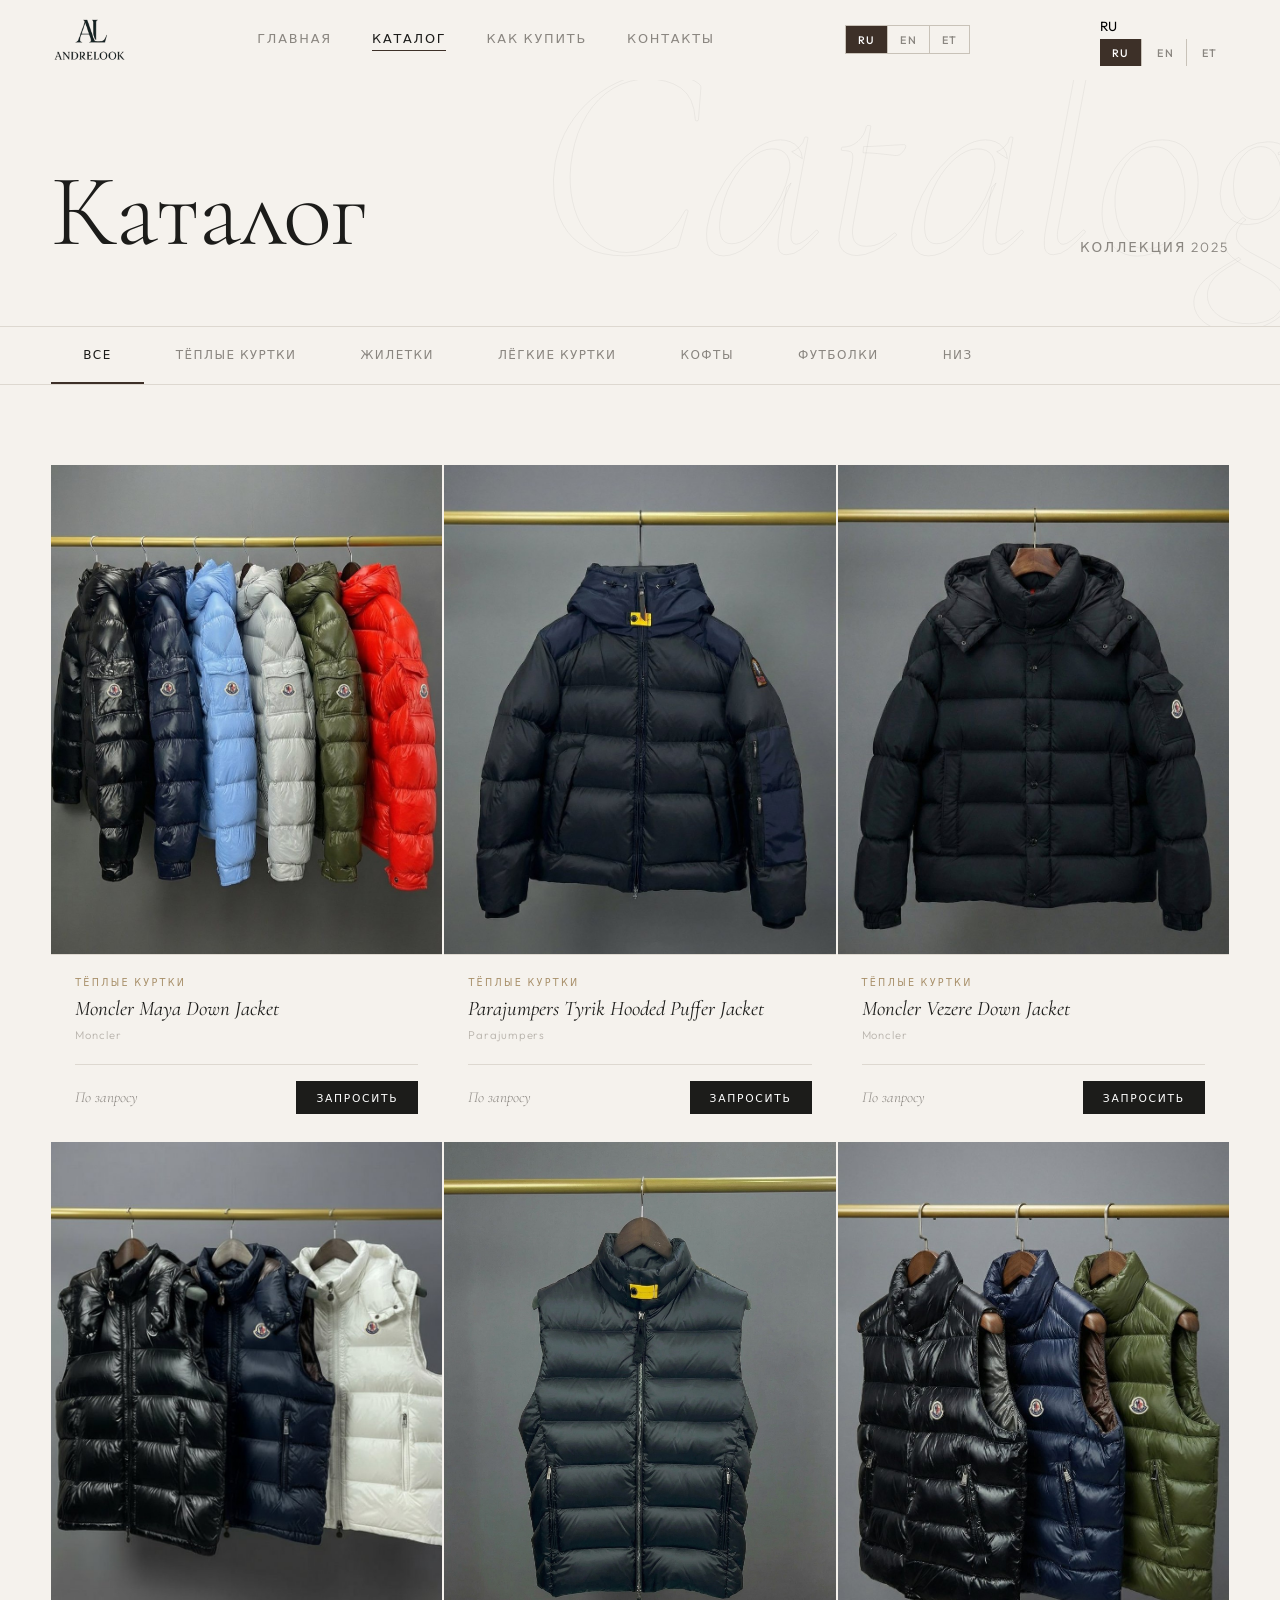
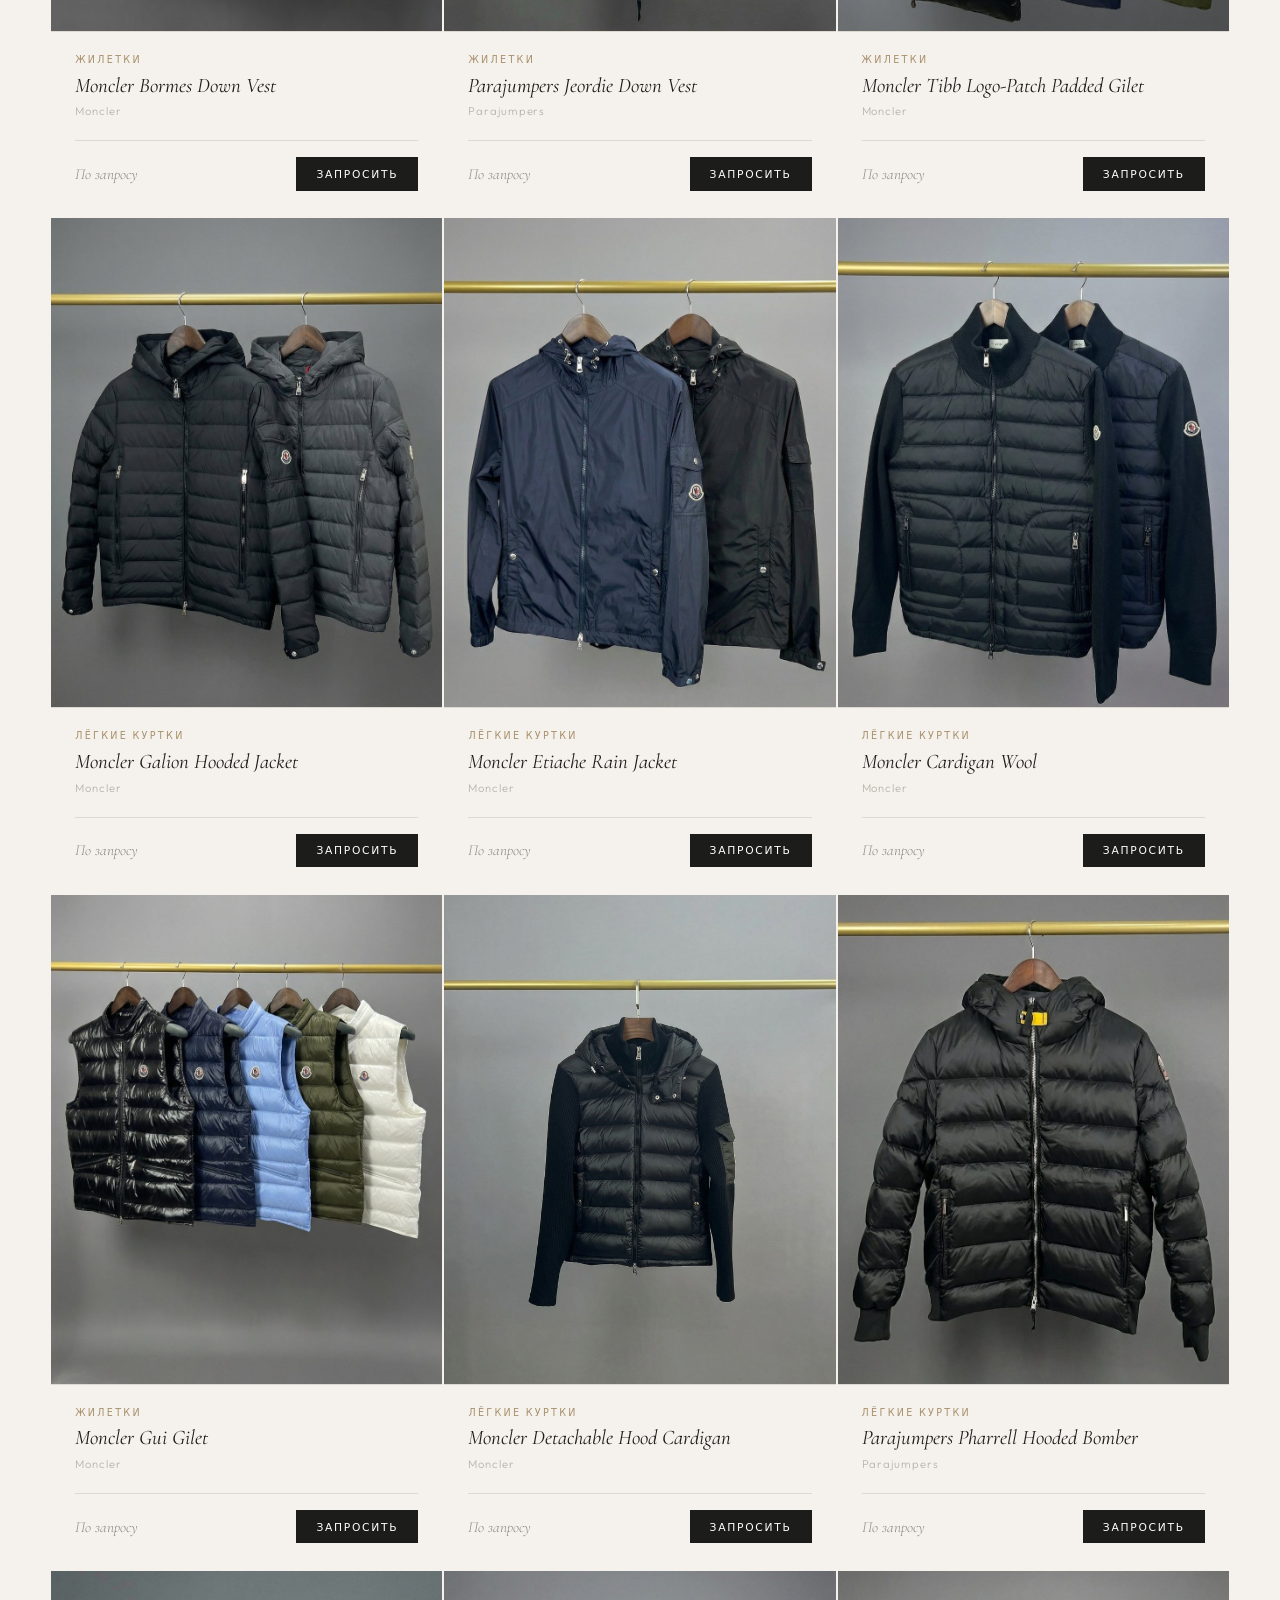
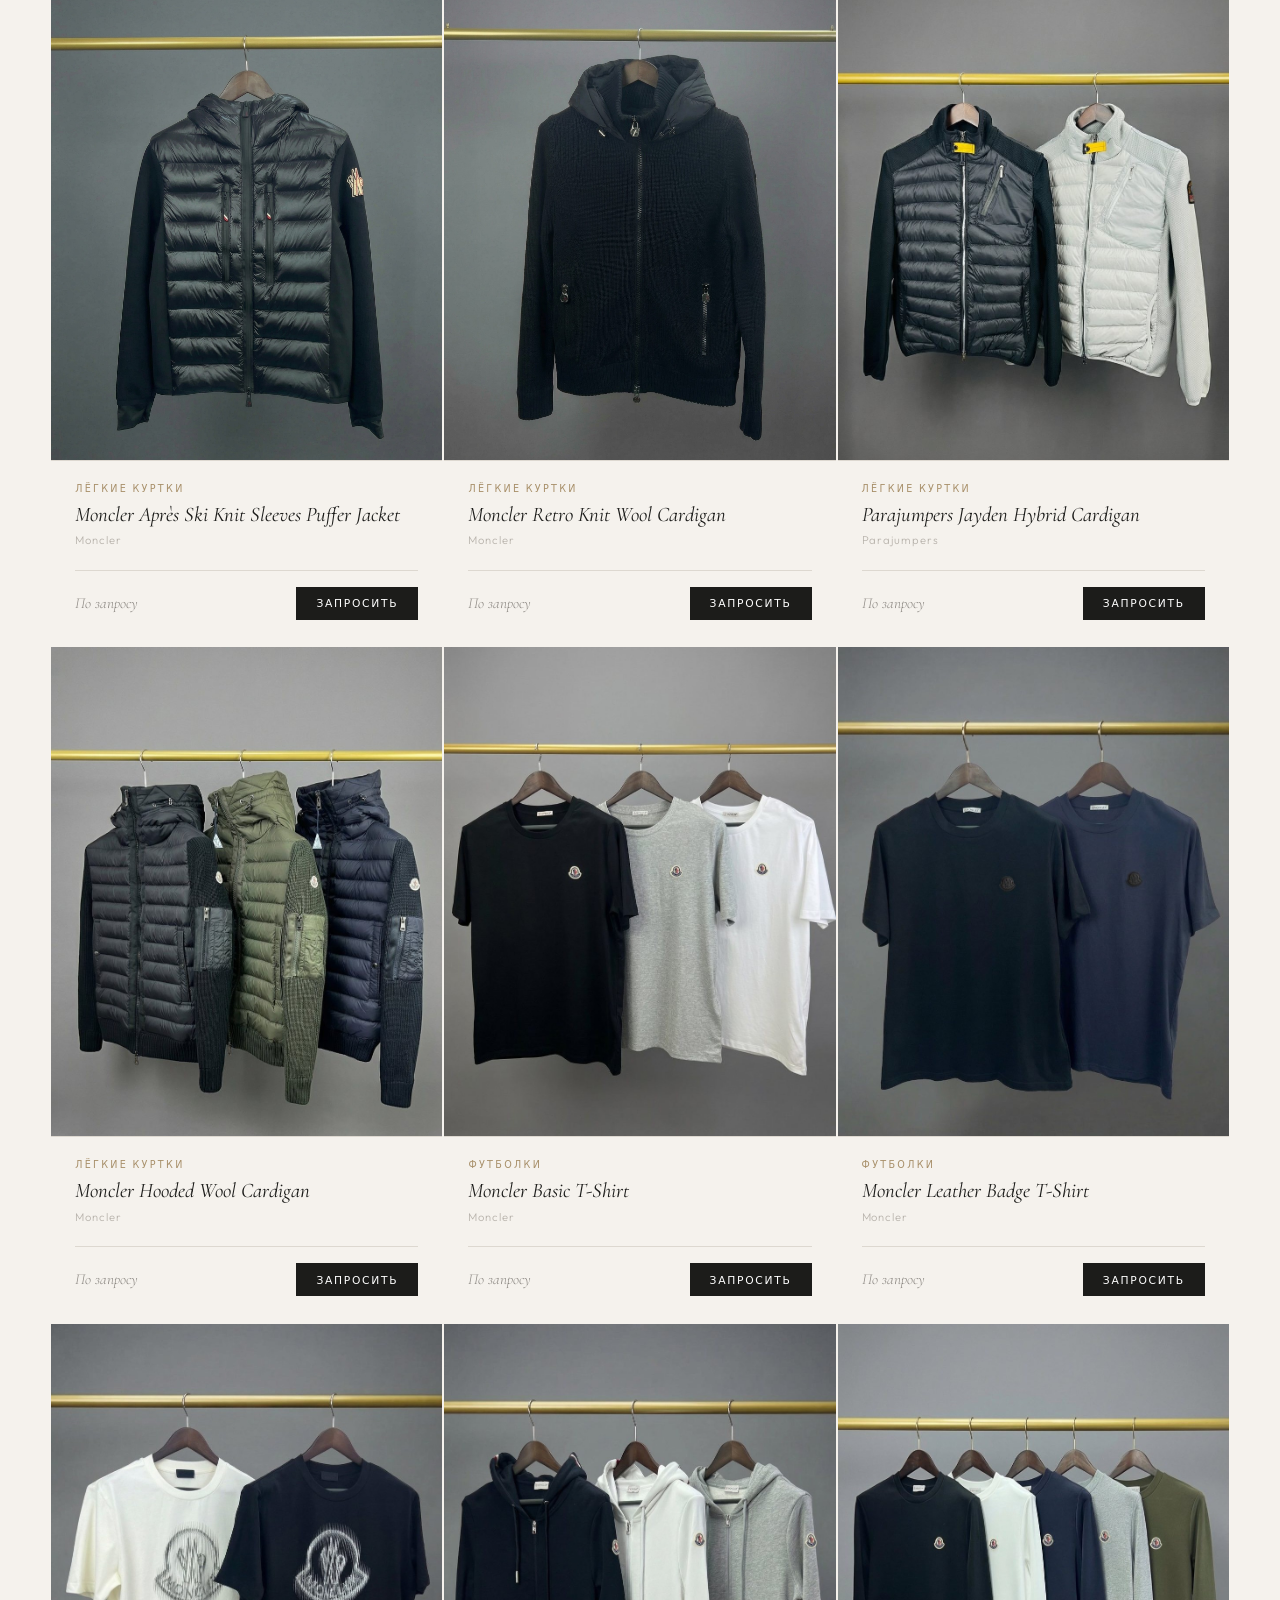
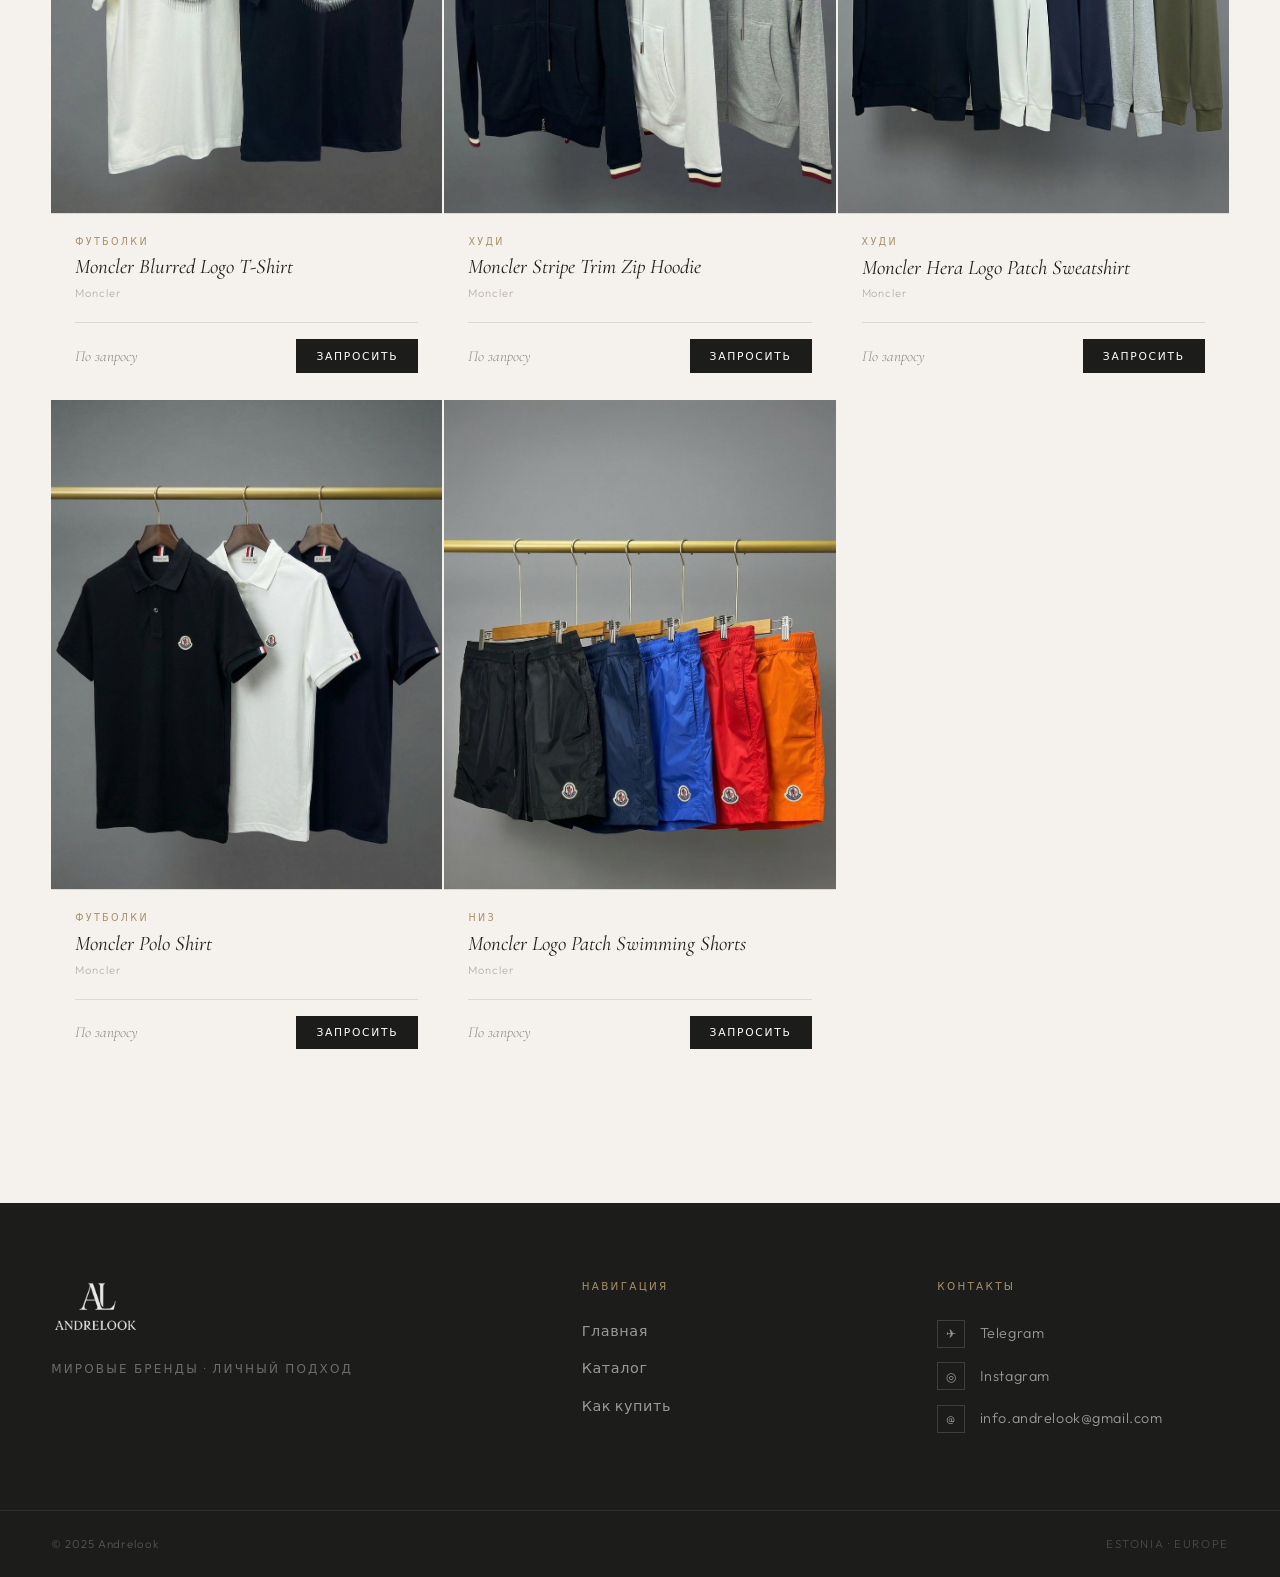
==== commit 3db2af5a: "Update catalog.html" ====
--- a/catalog.html
+++ b/catalog.html
@@ -32,6 +32,19 @@
         <button class="lang-btn" data-lang="en">EN</button>
         <button class="lang-btn" data-lang="et">ET</button>
       </div>
+
+      <!-- Mobile: lang dropdown -->
+      <div class="mobile-lang-wrap">
+        <button class="mobile-lang-btn" id="mobile-lang-toggle" aria-label="Language">
+          <span>RU</span>
+        </button>
+        <div class="mobile-lang-dropdown" id="mobile-lang-dropdown">
+          <button class="lang-btn" data-lang="ru">RU</button>
+          <button class="lang-btn" data-lang="en">EN</button>
+          <button class="lang-btn" data-lang="et">ET</button>
+        </div>
+      </div>
+
       <button class="hamburger" id="hamburger" aria-label="Menu">
         <span></span><span></span>
       </button>
@@ -43,11 +56,6 @@
     <a href="catalog.html"       class="nav-link" data-i18n="nav_catalog">Каталог</a>
     <a href="index.html#how"     class="nav-link" data-i18n="nav_how">Как купить</a>
     <a href="index.html#contact" class="nav-link" data-i18n="nav_contact">Контакты</a>
-    <div class="lang-switcher">
-      <button class="lang-btn" data-lang="ru">RU</button>
-      <button class="lang-btn" data-lang="en">EN</button>
-      <button class="lang-btn" data-lang="et">ET</button>
-    </div>
   </nav>
 
   <main>
--- a/css/style.css
+++ b/css/style.css
@@ -1488,3 +1488,74 @@
   background: transparent;
   transition: border-color 0.2s, background 0.2s;
 }
+
+
+
+
+/* ══════════════════════════════════════════════
+   CONTACT SECTION
+   ══════════════════════════════════════════════ */
+.contact-section { background: var(--bg); }
+
+.contact-inner {
+  max-width: 560px;
+  margin: 0 auto;
+  text-align: center;
+}
+
+.contact-sub {
+  font-size: 0.92rem;
+  color: var(--text-muted);
+  line-height: 1.75;
+  margin-bottom: 2.4rem;
+}
+
+.contact-rows {
+  max-width: 420px;
+  margin: 0 auto;
+  border-top: 1px solid var(--border);
+}
+
+.contact-row {
+  display: flex;
+  align-items: center;
+  padding: 1rem 0;
+  border-bottom: 1px solid var(--border);
+  text-decoration: none;
+  color: var(--text);
+  transition: color 0.2s;
+  gap: 1rem;
+}
+.contact-row:hover { color: var(--accent); }
+
+.contact-row__name {
+  font-size: 0.78rem;
+  font-weight: 500;
+  letter-spacing: 0.12em;
+  text-transform: uppercase;
+  width: 90px;
+  flex-shrink: 0;
+}
+
+.contact-row__handle {
+  font-size: 0.82rem;
+  color: var(--text-muted);
+  flex: 1;
+  text-align: left;
+  transition: color 0.2s;
+}
+.contact-row:hover .contact-row__handle { color: var(--accent); }
+
+.contact-row__arrow {
+  font-size: 0.9rem;
+  color: var(--text-light);
+  transition: transform 0.2s, color 0.2s;
+}
+.contact-row:hover .contact-row__arrow {
+  transform: translate(2px, -2px);
+  color: var(--accent);
+}
+
+@media (max-width: 500px) {
+  .contact-row__handle { font-size: 0.75rem; }
+}
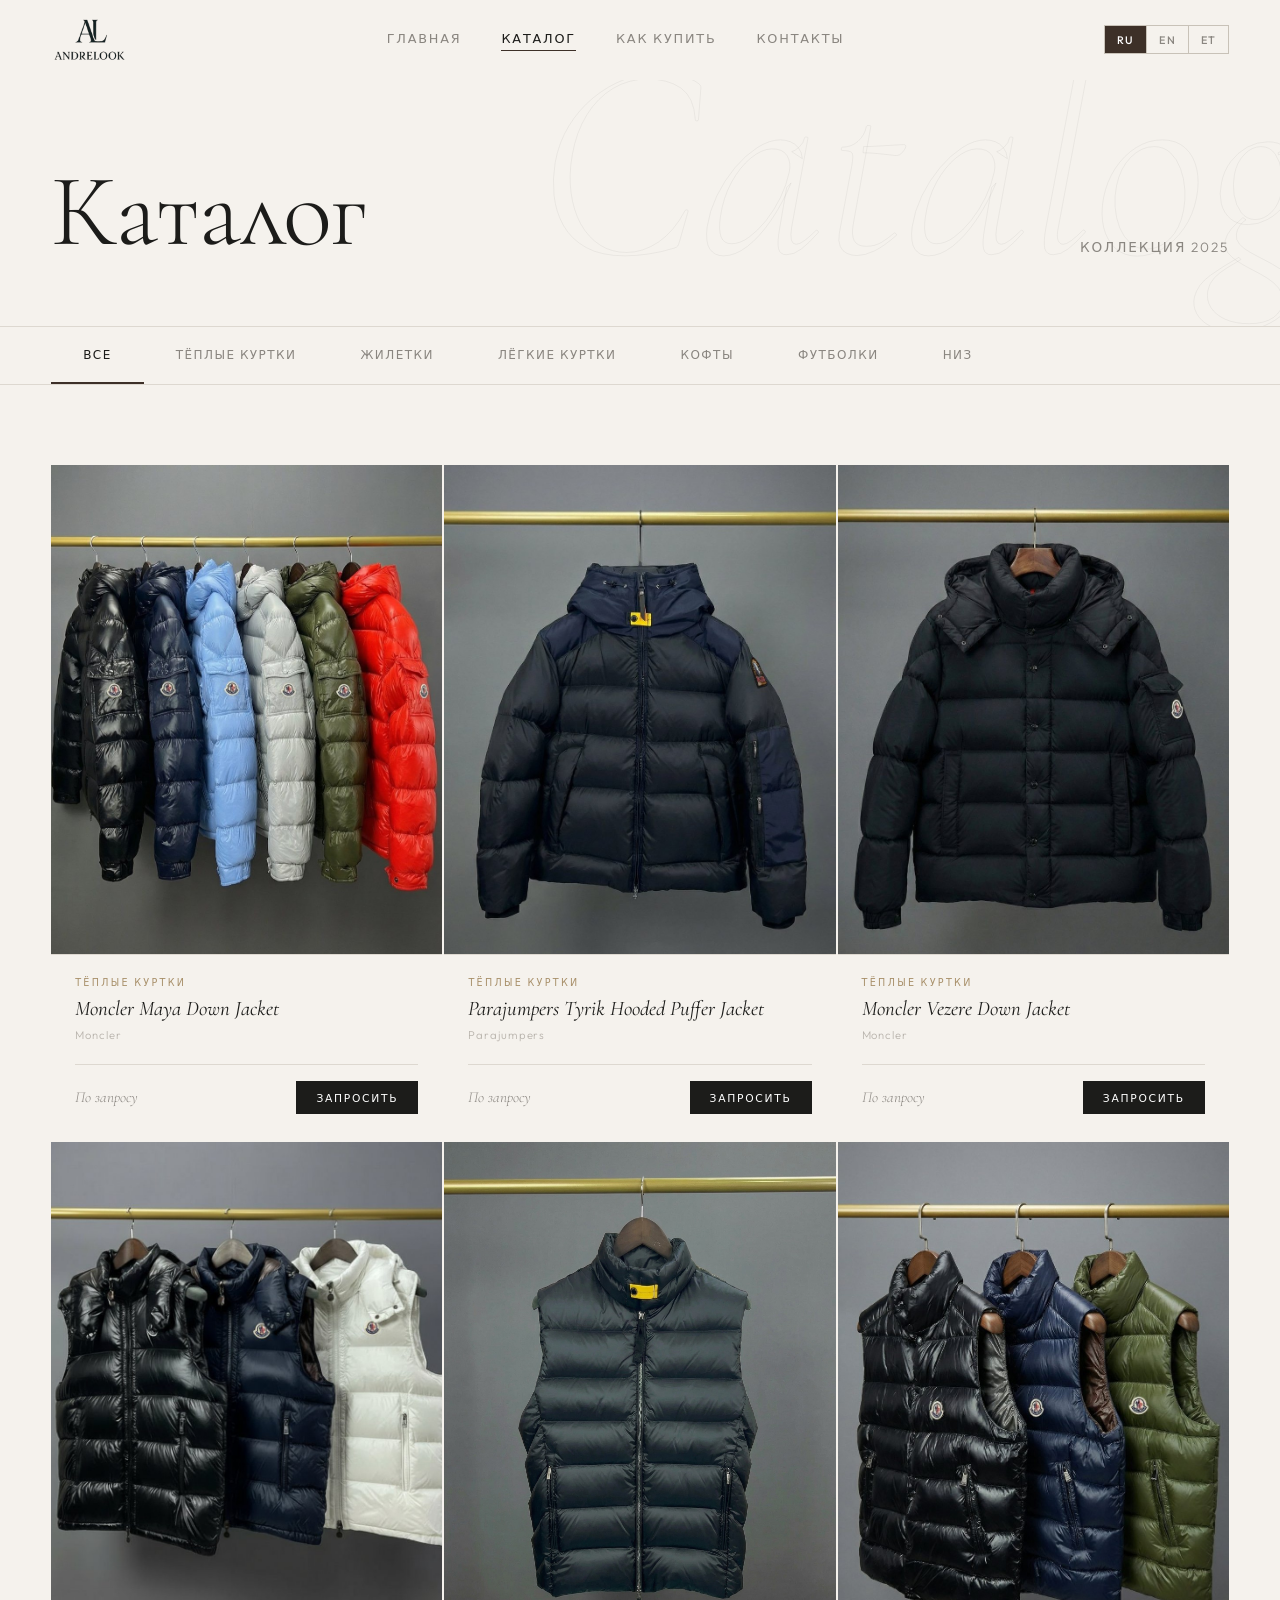
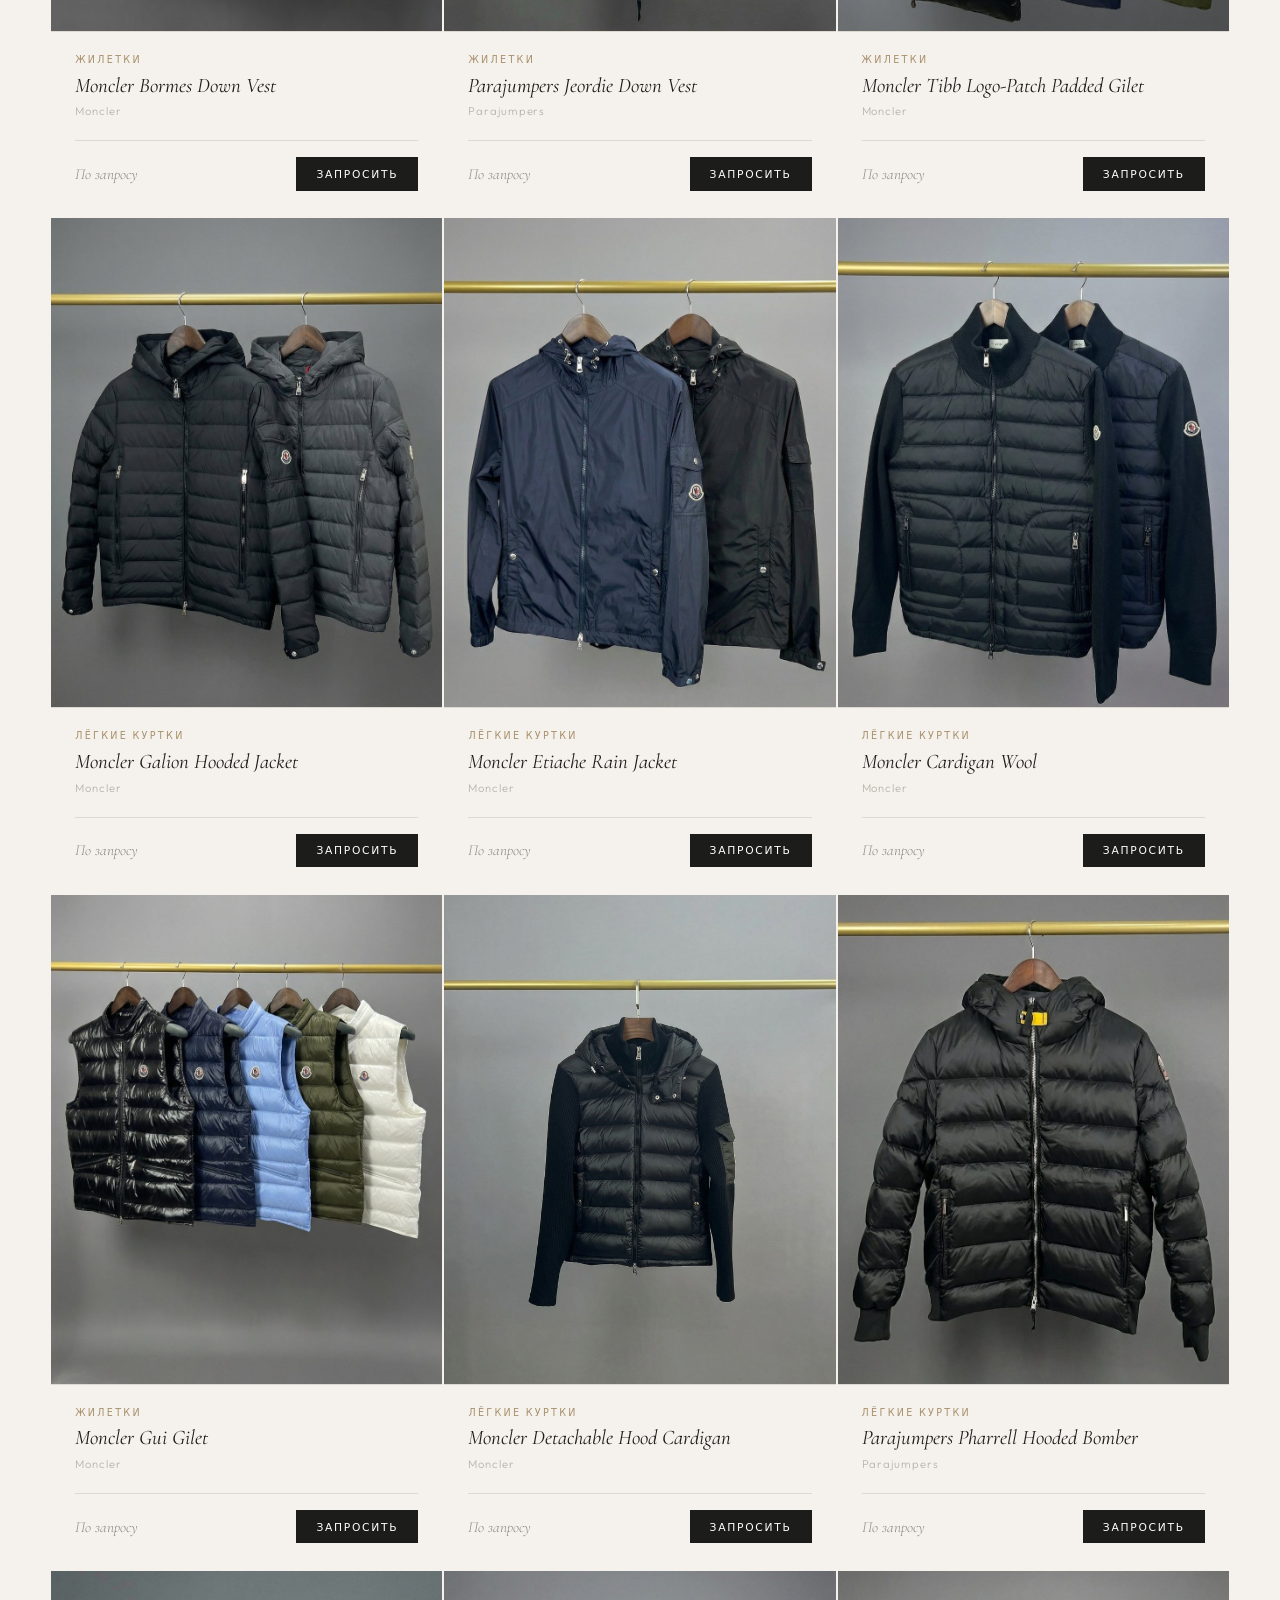
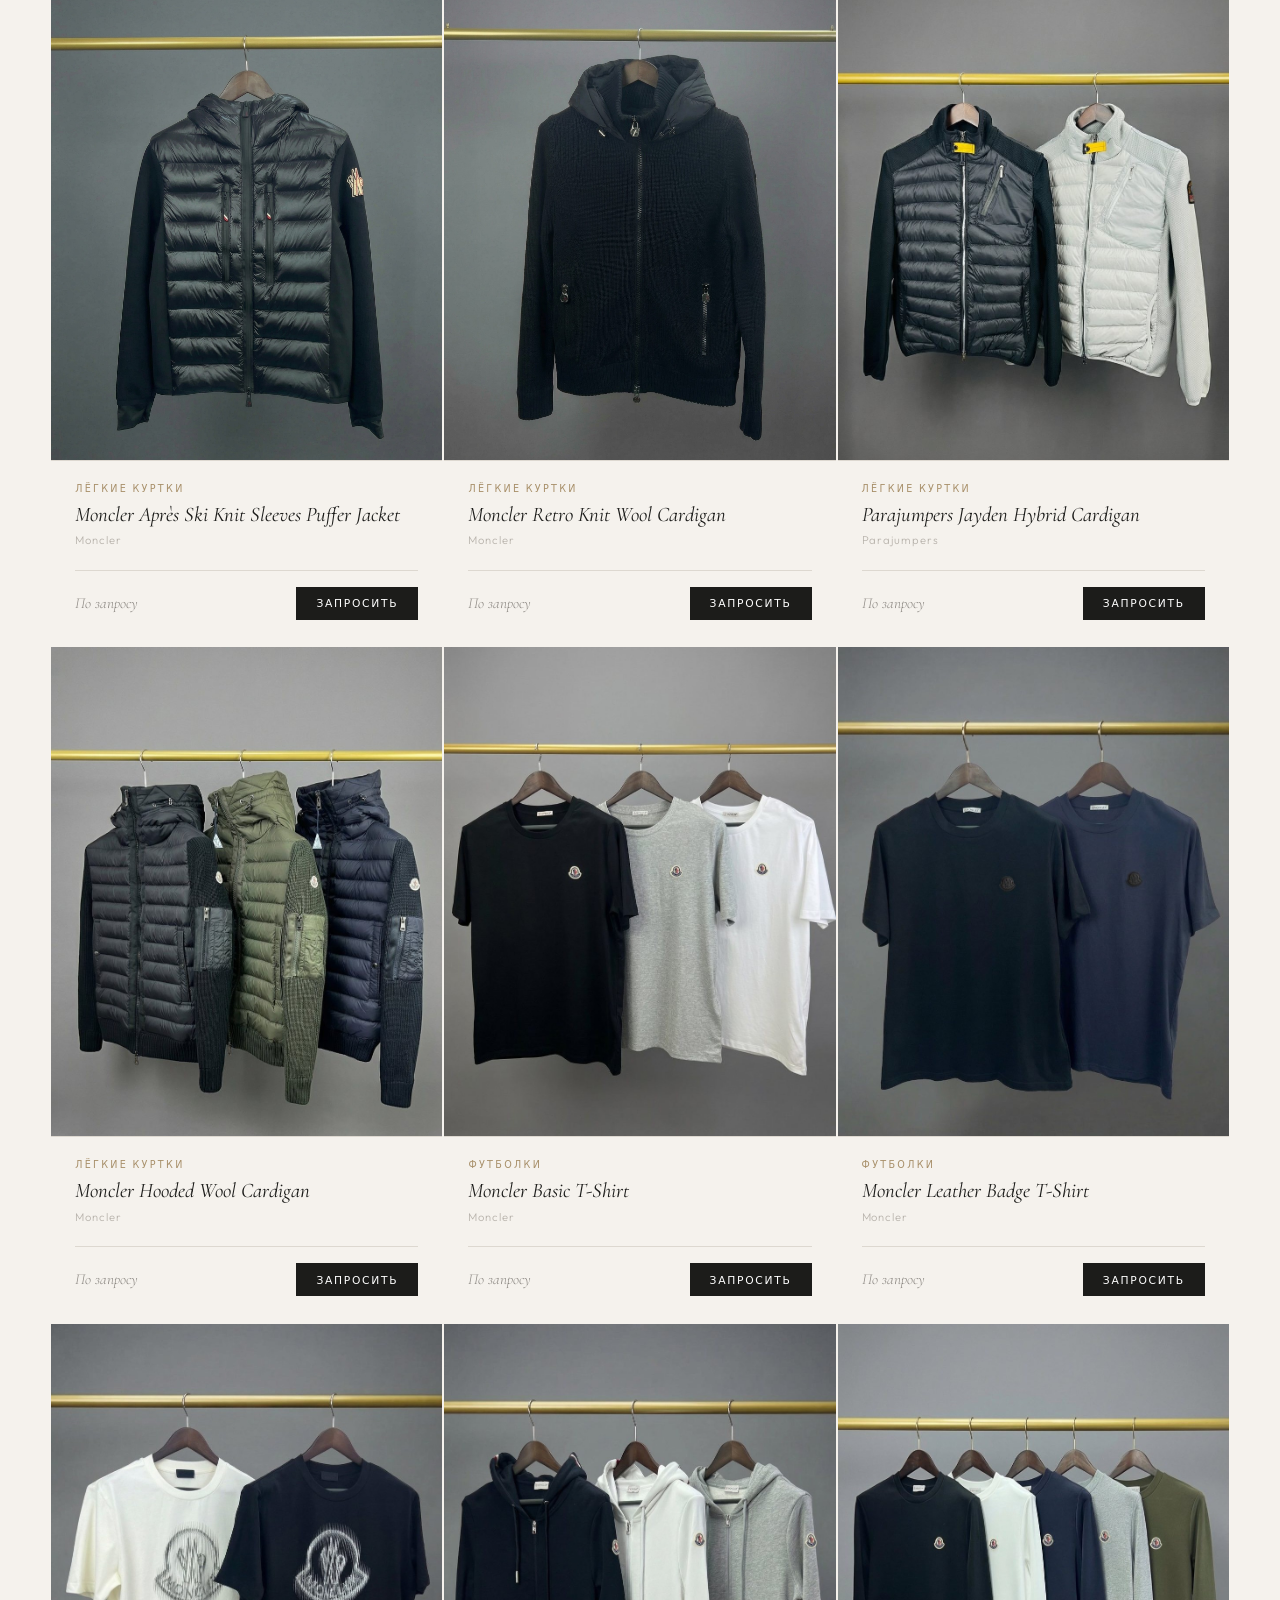
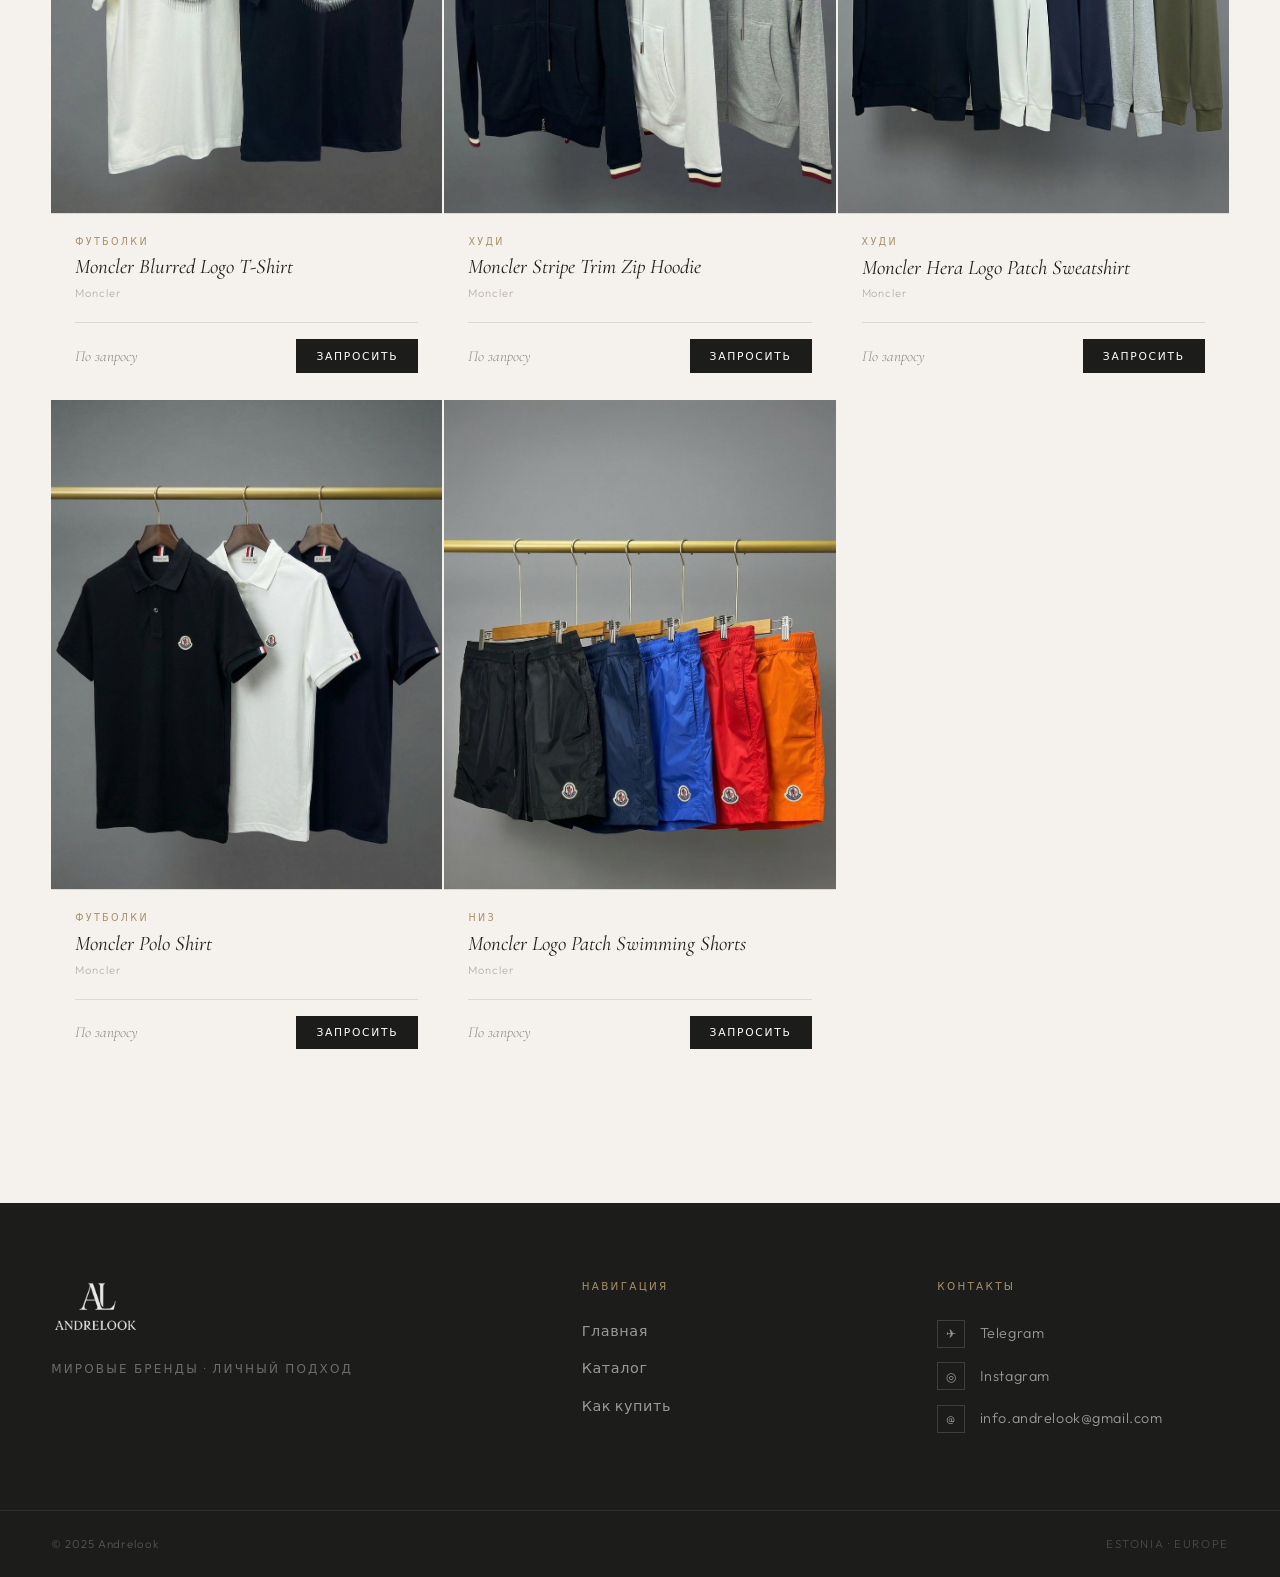
==== commit bbe892a8: "Update catalog.html" ====
--- a/catalog.html
+++ b/catalog.html
@@ -3,14 +3,14 @@
 <head>
   <meta charset="UTF-8" />
   <meta name="viewport" content="width=device-width, initial-scale=1.0" />
-  <meta name="description" content="Каталог брендовой одежды Moncler и Parajumpers. Куртки, жилеты, худи, футболки. Купить в Таллинне или с доставкой по Европе — Andrelook." />
-  <title>Каталог — Moncler & Parajumpers | Andrelook Таллинн</title>
+  <meta name="description" content="Большой выбор Moncler и Parajumpers: куртки, жилетки, худи, футболки. Таллинн — личная встреча, Европа — доставка." />
+  <title>Каталог Moncler & Parajumpers | Куртки, жилетки, худи — Andrelook Tallinn</title>
   <link rel="preconnect" href="https://fonts.googleapis.com" />
   <link rel="preconnect" href="https://fonts.gstatic.com" crossorigin />
   <link rel="stylesheet" href="css/style.css" />
   <meta name="keywords" content="Moncler, Parajumpers, купить Moncler Таллинн, Parajumpers Estonia, брендовые куртки, Moncler Tallinn, buy Moncler Estonia" />
-  <meta property="og:title" content="Каталог — Moncler & Parajumpers | Andrelook Таллинн" />
-  <meta property="og:description" content="Каталог брендовой одежды Moncler и Parajumpers. Куртки, жилеты, худи, футболки. Купить в Таллинне или с доставкой по Европе — Andrelook." />
+  <meta property="og:title" content="Каталог Moncler & Parajumpers | Куртки, жилетки, худи — Andrelook Tallinn" />
+  <meta property="og:description" content="Большой выбор Moncler и Parajumpers: куртки, жилетки, худи, футболки. Таллинн — личная встреча, Европа — доставка." />
   <meta property="og:type" content="website" />
   <meta name="robots" content="index, follow" />
 </head>
--- a/css/style.css
+++ b/css/style.css
@@ -148,6 +148,69 @@
 .mobile-nav .lang-switcher { margin-top: 1rem; }
 
 /* ══════════════════════════════════════════════
+   MOBILE LANG SWITCHER
+   ══════════════════════════════════════════════ */
+.mobile-lang-wrap {
+  display: none;
+  position: relative;
+}
+
+.mobile-lang-btn {
+  display: flex;
+  align-items: center;
+  justify-content: center;
+  width: 38px;
+  height: 38px;
+  border: 1px solid var(--border-mid);
+  background: none;
+  cursor: pointer;
+  font-size: 0.68rem;
+  font-weight: 500;
+  letter-spacing: 0.08em;
+  color: var(--text-muted);
+  text-transform: uppercase;
+  transition: background 0.2s, color 0.2s;
+}
+.mobile-lang-btn:hover { background: var(--bg-warm); color: var(--text); }
+
+.mobile-lang-dropdown {
+  position: absolute;
+  top: calc(100% + 8px);
+  right: 0;
+  background: var(--bg-card);
+  border: 1px solid var(--border);
+  box-shadow: 0 8px 24px rgba(28,28,26,0.1);
+  z-index: 150;
+  min-width: 72px;
+  opacity: 0;
+  pointer-events: none;
+  transform: translateY(-6px);
+  transition: opacity 0.2s var(--ease), transform 0.2s var(--ease);
+}
+.mobile-lang-dropdown.open {
+  opacity: 1;
+  pointer-events: all;
+  transform: translateY(0);
+}
+.mobile-lang-dropdown .lang-btn {
+  display: block;
+  width: 100%;
+  padding: 0.65rem 1rem;
+  font-size: 0.72rem;
+  font-weight: 500;
+  letter-spacing: 0.1em;
+  text-transform: uppercase;
+  color: var(--text-muted);
+  text-align: center;
+  border-right: none;
+  border-bottom: 1px solid var(--border);
+  transition: background 0.2s, color 0.2s;
+}
+.mobile-lang-dropdown .lang-btn:last-child { border-bottom: none; }
+.mobile-lang-dropdown .lang-btn:hover { background: var(--bg-warm); color: var(--text); }
+.mobile-lang-dropdown .lang-btn.active { color: var(--text); font-weight: 600; background: var(--green-light); }
+
+/* ══════════════════════════════════════════════
    HERO — full-bleed photo, brand centered
    ══════════════════════════════════════════════ */
 .hero {
@@ -451,6 +514,7 @@
   font-size: clamp(3rem, 5vw, 4.5rem);
   line-height: 1;
 }
+.stat-lbl {
   font-size: 0.75rem;
   font-weight: 400;
   letter-spacing: 0.14em;
@@ -609,7 +673,6 @@
 .footer-logo {
   height: 56px;
   width: auto;
-  /* логотип тёмный — инвертируем для тёмного фона */
   filter: invert(1) brightness(2);
   opacity: 0.9;
   transition: opacity 0.2s;
@@ -1132,6 +1195,7 @@
   .nav { display: none; }
   .hamburger { display: flex; }
   .lang-switcher { display: none; }
+  .mobile-lang-wrap { display: block; }
 
   .hero-topbar { gap: 0; }
   .hero-topbar-item { padding: 0 1rem; font-size: 0.62rem; }
@@ -1489,9 +1553,6 @@
   transition: border-color 0.2s, background 0.2s;
 }
 
-
-
-
 /* ══════════════════════════════════════════════
    CONTACT SECTION
    ══════════════════════════════════════════════ */
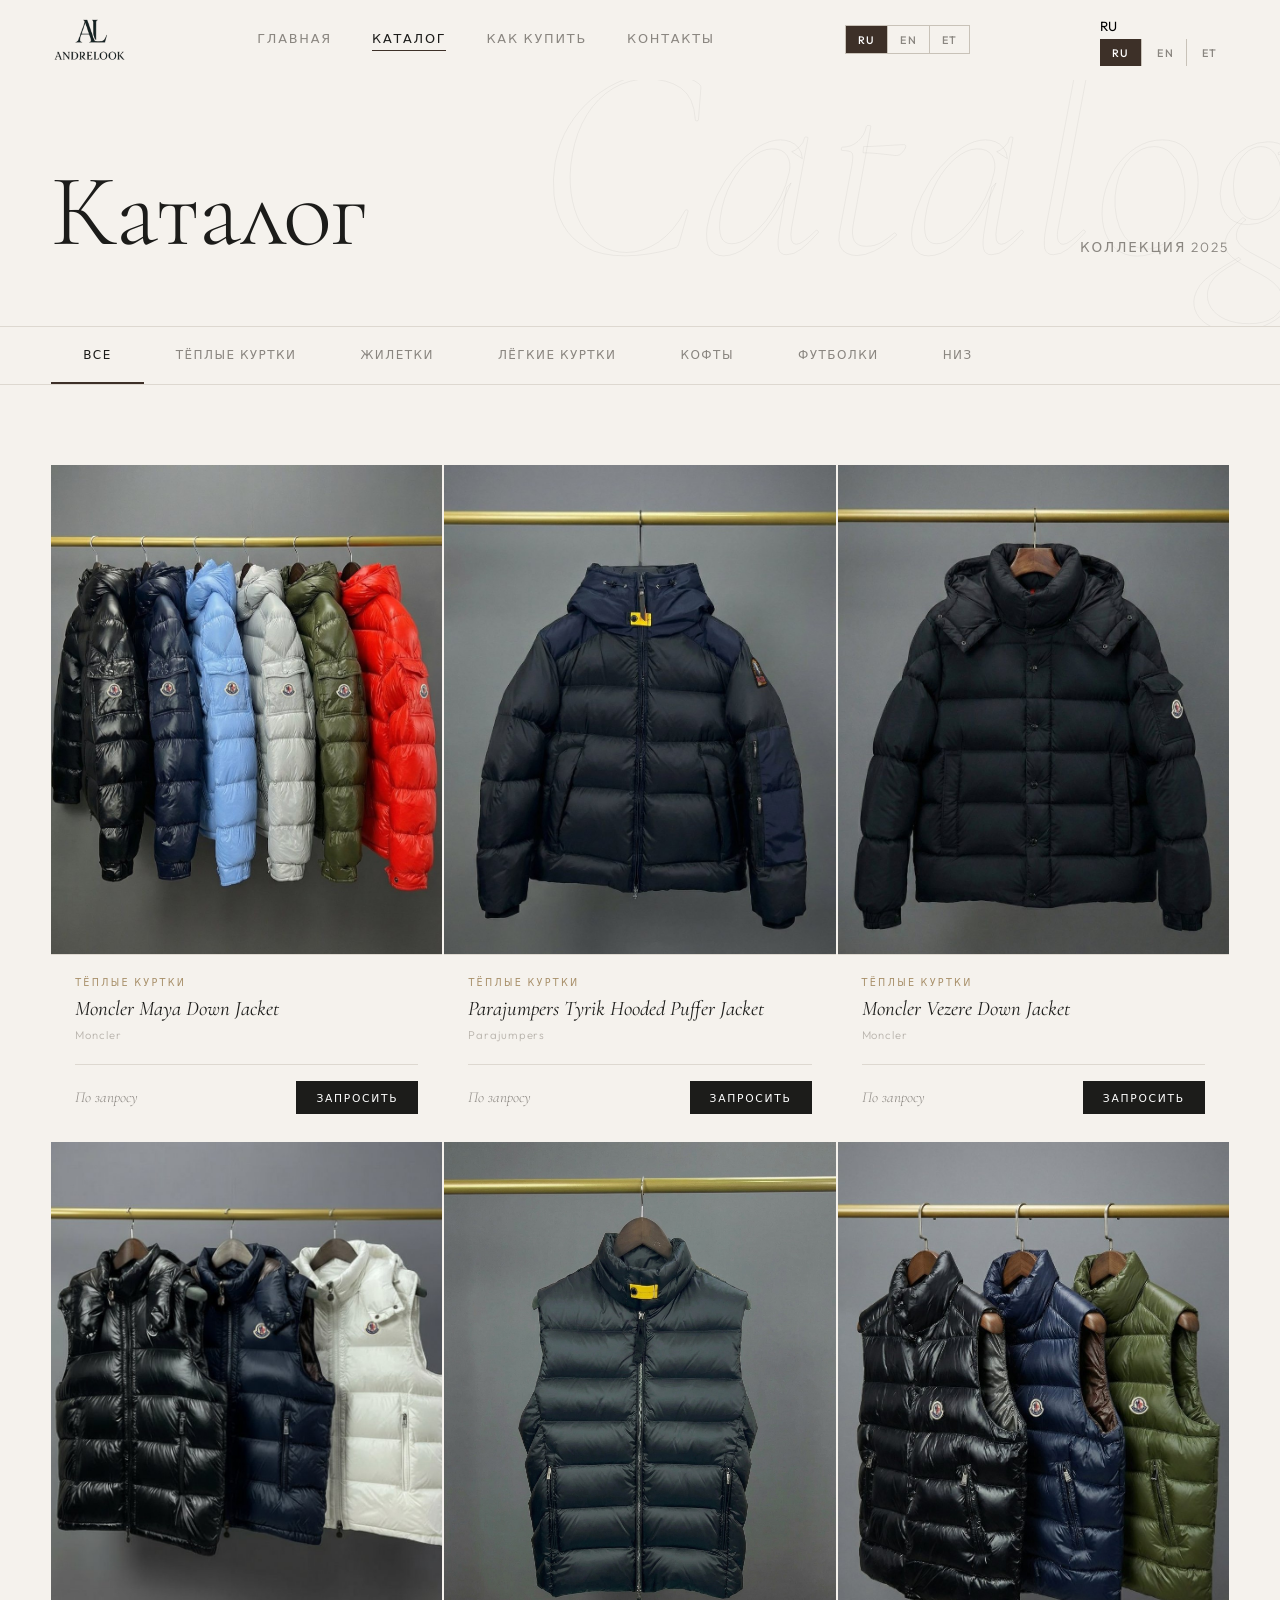
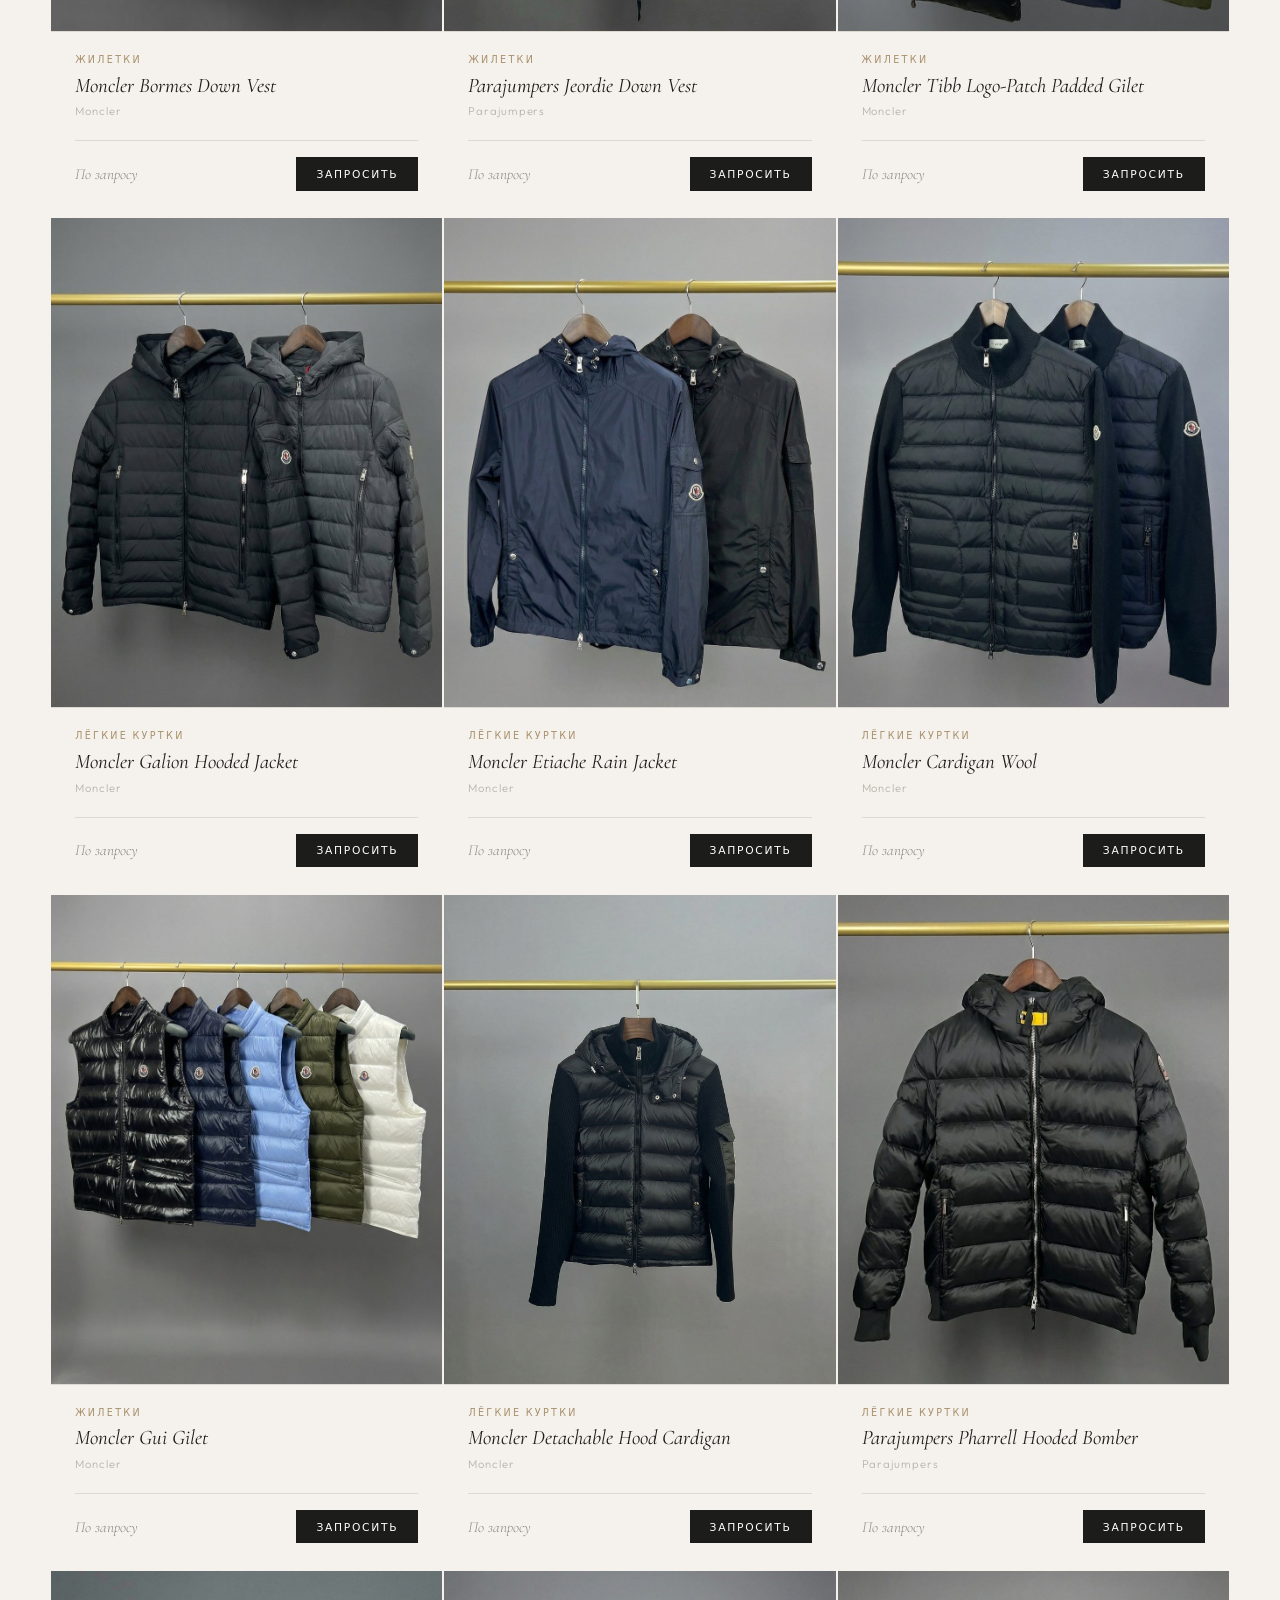
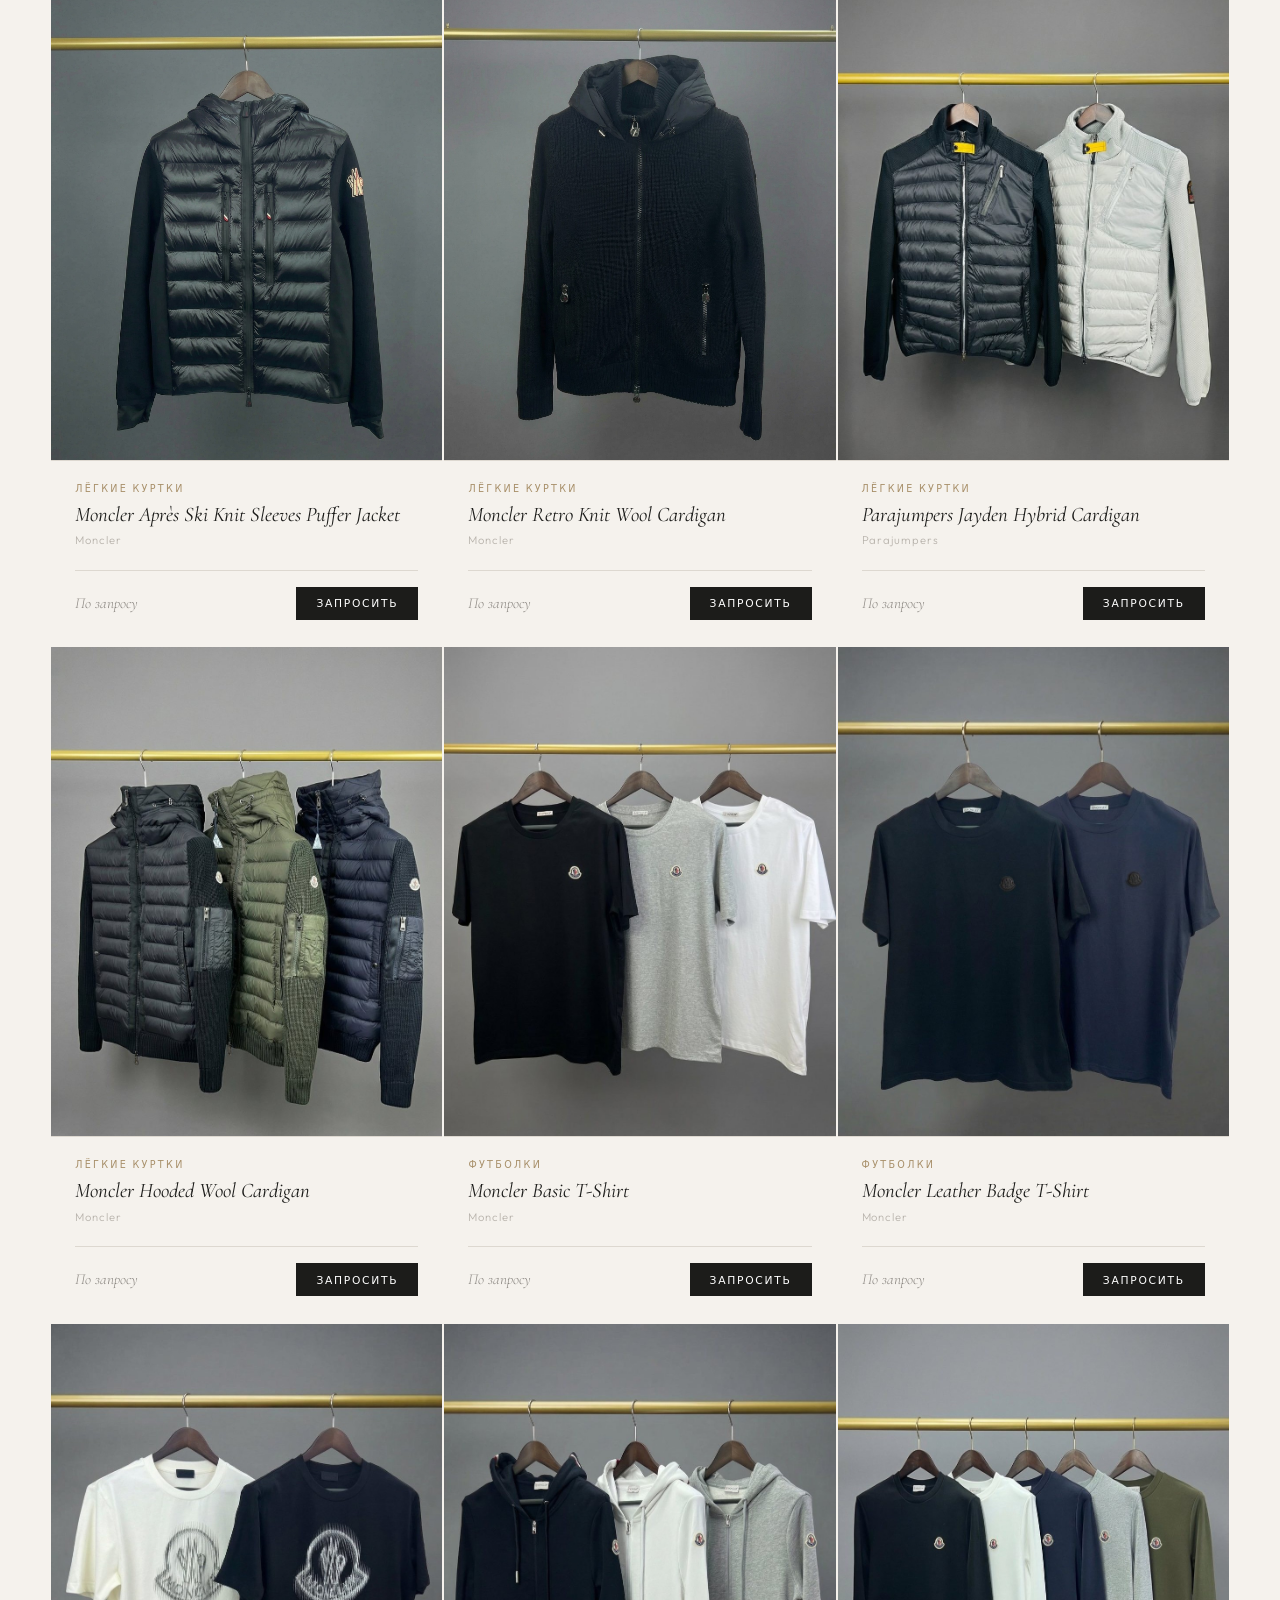
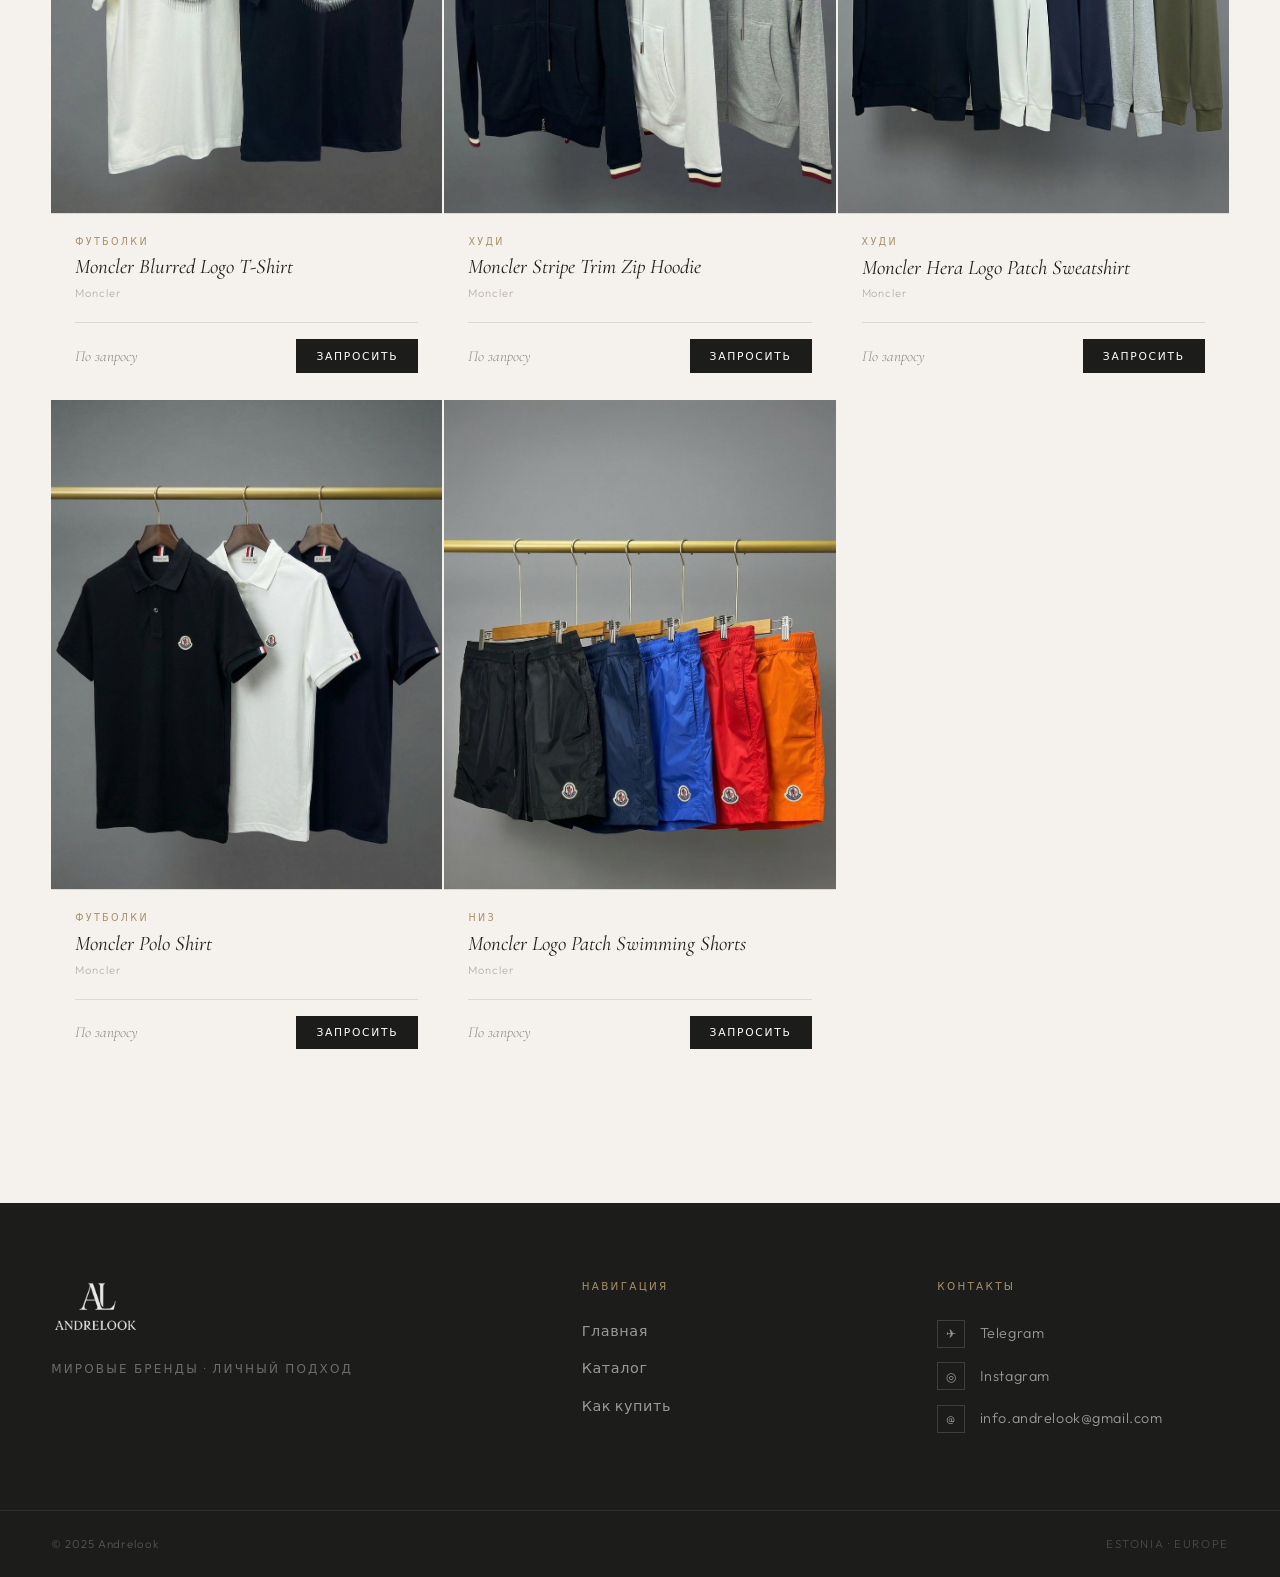
==== commit 74c263db: "Update catalog.html" ====
--- a/css/style.css
+++ b/css/style.css
@@ -148,69 +148,6 @@
 .mobile-nav .lang-switcher { margin-top: 1rem; }
 
 /* ══════════════════════════════════════════════
-   MOBILE LANG SWITCHER
-   ══════════════════════════════════════════════ */
-.mobile-lang-wrap {
-  display: none;
-  position: relative;
-}
-
-.mobile-lang-btn {
-  display: flex;
-  align-items: center;
-  justify-content: center;
-  width: 38px;
-  height: 38px;
-  border: 1px solid var(--border-mid);
-  background: none;
-  cursor: pointer;
-  font-size: 0.68rem;
-  font-weight: 500;
-  letter-spacing: 0.08em;
-  color: var(--text-muted);
-  text-transform: uppercase;
-  transition: background 0.2s, color 0.2s;
-}
-.mobile-lang-btn:hover { background: var(--bg-warm); color: var(--text); }
-
-.mobile-lang-dropdown {
-  position: absolute;
-  top: calc(100% + 8px);
-  right: 0;
-  background: var(--bg-card);
-  border: 1px solid var(--border);
-  box-shadow: 0 8px 24px rgba(28,28,26,0.1);
-  z-index: 150;
-  min-width: 72px;
-  opacity: 0;
-  pointer-events: none;
-  transform: translateY(-6px);
-  transition: opacity 0.2s var(--ease), transform 0.2s var(--ease);
-}
-.mobile-lang-dropdown.open {
-  opacity: 1;
-  pointer-events: all;
-  transform: translateY(0);
-}
-.mobile-lang-dropdown .lang-btn {
-  display: block;
-  width: 100%;
-  padding: 0.65rem 1rem;
-  font-size: 0.72rem;
-  font-weight: 500;
-  letter-spacing: 0.1em;
-  text-transform: uppercase;
-  color: var(--text-muted);
-  text-align: center;
-  border-right: none;
-  border-bottom: 1px solid var(--border);
-  transition: background 0.2s, color 0.2s;
-}
-.mobile-lang-dropdown .lang-btn:last-child { border-bottom: none; }
-.mobile-lang-dropdown .lang-btn:hover { background: var(--bg-warm); color: var(--text); }
-.mobile-lang-dropdown .lang-btn.active { color: var(--text); font-weight: 600; background: var(--green-light); }
-
-/* ══════════════════════════════════════════════
    HERO — full-bleed photo, brand centered
    ══════════════════════════════════════════════ */
 .hero {
@@ -514,7 +451,6 @@
   font-size: clamp(3rem, 5vw, 4.5rem);
   line-height: 1;
 }
-.stat-lbl {
   font-size: 0.75rem;
   font-weight: 400;
   letter-spacing: 0.14em;
@@ -673,6 +609,7 @@
 .footer-logo {
   height: 56px;
   width: auto;
+  /* логотип тёмный — инвертируем для тёмного фона */
   filter: invert(1) brightness(2);
   opacity: 0.9;
   transition: opacity 0.2s;
@@ -1195,7 +1132,6 @@
   .nav { display: none; }
   .hamburger { display: flex; }
   .lang-switcher { display: none; }
-  .mobile-lang-wrap { display: block; }
 
   .hero-topbar { gap: 0; }
   .hero-topbar-item { padding: 0 1rem; font-size: 0.62rem; }
@@ -1553,6 +1489,9 @@
   transition: border-color 0.2s, background 0.2s;
 }
 
+
+
+
 /* ══════════════════════════════════════════════
    CONTACT SECTION
    ══════════════════════════════════════════════ */
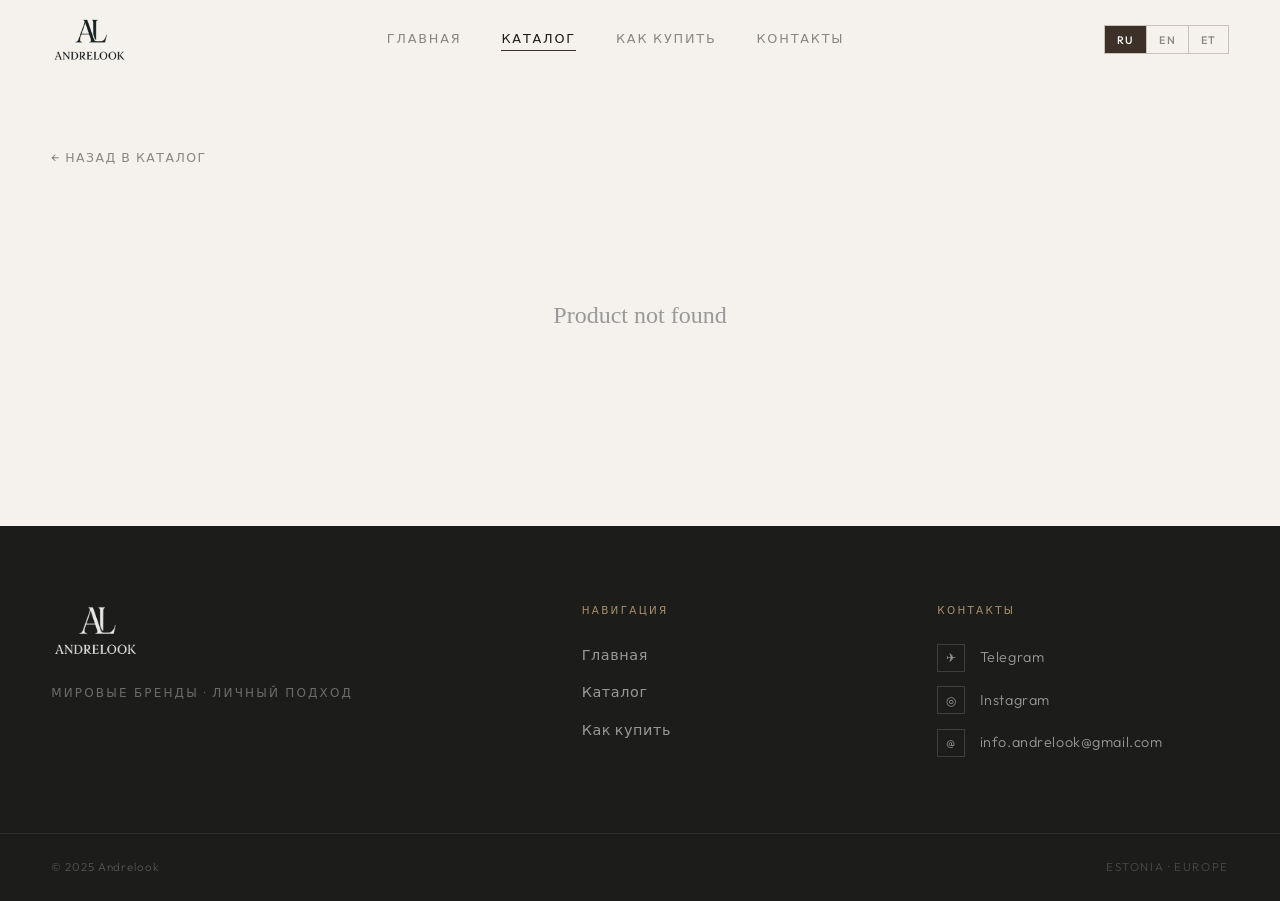
==== commit 72debef6: "Update catalog.html" ====
--- a/catalog.html
+++ b/catalog.html
@@ -3,15 +3,11 @@
 <head>
   <meta charset="UTF-8" />
   <meta name="viewport" content="width=device-width, initial-scale=1.0" />
-  <meta name="description" content="Большой выбор Moncler и Parajumpers: куртки, жилетки, худи, футболки. Таллинн — личная встреча, Европа — доставка." />
-  <title>Каталог Moncler & Parajumpers | Куртки, жилетки, худи — Andrelook Tallinn</title>
+  <meta name="description" content="Купить Moncler & Parajumpers в Таллинне или с доставкой по Европе. Пишите в Telegram." />
+  <title>Moncler & Parajumpers | Moncler Tallinn — Andrelook</title>
   <link rel="preconnect" href="https://fonts.googleapis.com" />
   <link rel="preconnect" href="https://fonts.gstatic.com" crossorigin />
   <link rel="stylesheet" href="css/style.css" />
-  <meta name="keywords" content="Moncler, Parajumpers, купить Moncler Таллинн, Parajumpers Estonia, брендовые куртки, Moncler Tallinn, buy Moncler Estonia" />
-  <meta property="og:title" content="Каталог Moncler & Parajumpers | Куртки, жилетки, худи — Andrelook Tallinn" />
-  <meta property="og:description" content="Большой выбор Moncler и Parajumpers: куртки, жилетки, худи, футболки. Таллинн — личная встреча, Европа — доставка." />
-  <meta property="og:type" content="website" />
   <meta name="robots" content="index, follow" />
 </head>
 <body>
@@ -59,31 +55,18 @@
   </nav>
 
   <main>
-    <div class="catalog-hero">
-      <div class="catalog-hero-bg" aria-hidden="true">Catalog</div>
+    <section class="product-detail-page">
       <div class="container">
-        <h1 class="catalog-title" data-i18n="nav_catalog">Каталог</h1>
-        <p class="catalog-sub" data-i18n="cat_season">Коллекция 2025</p>
-      </div>
-    </div>
-
-    <div class="filters-bar">
-      <div class="container">
-        <div class="filters">
-          <button class="filter-btn active" data-filter="all"           data-i18n="filter_all">Все</button>
-          <button class="filter-btn"        data-filter="warm-jackets"  data-i18n="filter_warm">Тёплые куртки</button>
-          <button class="filter-btn"        data-filter="vests"         data-i18n="filter_vests">Жилетки</button>
-          <button class="filter-btn"        data-filter="light-jackets" data-i18n="filter_light">Лёгкие куртки</button>
-          <button class="filter-btn"        data-filter="hoodies"       data-i18n="filter_hoodies">Кофты</button>
-          <button class="filter-btn"        data-filter="t-shirts"      data-i18n="filter_tshirts">Футболки</button>
-          <button class="filter-btn"        data-filter="bottoms"       data-i18n="filter_bottoms">Низ</button>
+        <a href="catalog.html" class="product-back" data-i18n="back_catalog">← Назад в каталог</a>
+        <div id="product-detail">
+          <div class="product-detail-grid">
+            <div class="product-gallery">
+              <div class="product-main-img" id="product-main-img"></div>
+              <div class="product-thumbs" id="product-thumbs"></div>
+            </div>
+            <div class="product-info" id="product-info"></div>
+          </div>
         </div>
-      </div>
-    </div>
-
-    <section class="catalog-main">
-      <div class="container">
-        <div class="products-grid" id="products-grid"></div>
       </div>
     </section>
   </main>
--- a/css/style.css
+++ b/css/style.css
@@ -148,6 +148,69 @@
 .mobile-nav .lang-switcher { margin-top: 1rem; }
 
 /* ══════════════════════════════════════════════
+   MOBILE LANG SWITCHER
+   ══════════════════════════════════════════════ */
+.mobile-lang-wrap {
+  display: none;
+  position: relative;
+}
+
+.mobile-lang-btn {
+  display: flex;
+  align-items: center;
+  justify-content: center;
+  width: 38px;
+  height: 38px;
+  border: 1px solid var(--border-mid);
+  background: none;
+  cursor: pointer;
+  font-size: 0.68rem;
+  font-weight: 500;
+  letter-spacing: 0.08em;
+  color: var(--text-muted);
+  text-transform: uppercase;
+  transition: background 0.2s, color 0.2s;
+}
+.mobile-lang-btn:hover { background: var(--bg-warm); color: var(--text); }
+
+.mobile-lang-dropdown {
+  position: absolute;
+  top: calc(100% + 8px);
+  right: 0;
+  background: var(--bg-card);
+  border: 1px solid var(--border);
+  box-shadow: 0 8px 24px rgba(28,28,26,0.1);
+  z-index: 150;
+  min-width: 72px;
+  opacity: 0;
+  pointer-events: none;
+  transform: translateY(-6px);
+  transition: opacity 0.2s var(--ease), transform 0.2s var(--ease);
+}
+.mobile-lang-dropdown.open {
+  opacity: 1;
+  pointer-events: all;
+  transform: translateY(0);
+}
+.mobile-lang-dropdown .lang-btn {
+  display: block;
+  width: 100%;
+  padding: 0.65rem 1rem;
+  font-size: 0.72rem;
+  font-weight: 500;
+  letter-spacing: 0.1em;
+  text-transform: uppercase;
+  color: var(--text-muted);
+  text-align: center;
+  border-right: none;
+  border-bottom: 1px solid var(--border);
+  transition: background 0.2s, color 0.2s;
+}
+.mobile-lang-dropdown .lang-btn:last-child { border-bottom: none; }
+.mobile-lang-dropdown .lang-btn:hover { background: var(--bg-warm); color: var(--text); }
+.mobile-lang-dropdown .lang-btn.active { color: var(--text); font-weight: 600; background: var(--green-light); }
+
+/* ══════════════════════════════════════════════
    HERO — full-bleed photo, brand centered
    ══════════════════════════════════════════════ */
 .hero {
@@ -451,6 +514,7 @@
   font-size: clamp(3rem, 5vw, 4.5rem);
   line-height: 1;
 }
+.stat-lbl {
   font-size: 0.75rem;
   font-weight: 400;
   letter-spacing: 0.14em;
@@ -609,7 +673,6 @@
 .footer-logo {
   height: 56px;
   width: auto;
-  /* логотип тёмный — инвертируем для тёмного фона */
   filter: invert(1) brightness(2);
   opacity: 0.9;
   transition: opacity 0.2s;
@@ -1132,6 +1195,7 @@
   .nav { display: none; }
   .hamburger { display: flex; }
   .lang-switcher { display: none; }
+  .mobile-lang-wrap { display: block; }
 
   .hero-topbar { gap: 0; }
   .hero-topbar-item { padding: 0 1rem; font-size: 0.62rem; }
@@ -1489,9 +1553,6 @@
   transition: border-color 0.2s, background 0.2s;
 }
 
-
-
-
 /* ══════════════════════════════════════════════
    CONTACT SECTION
    ══════════════════════════════════════════════ */
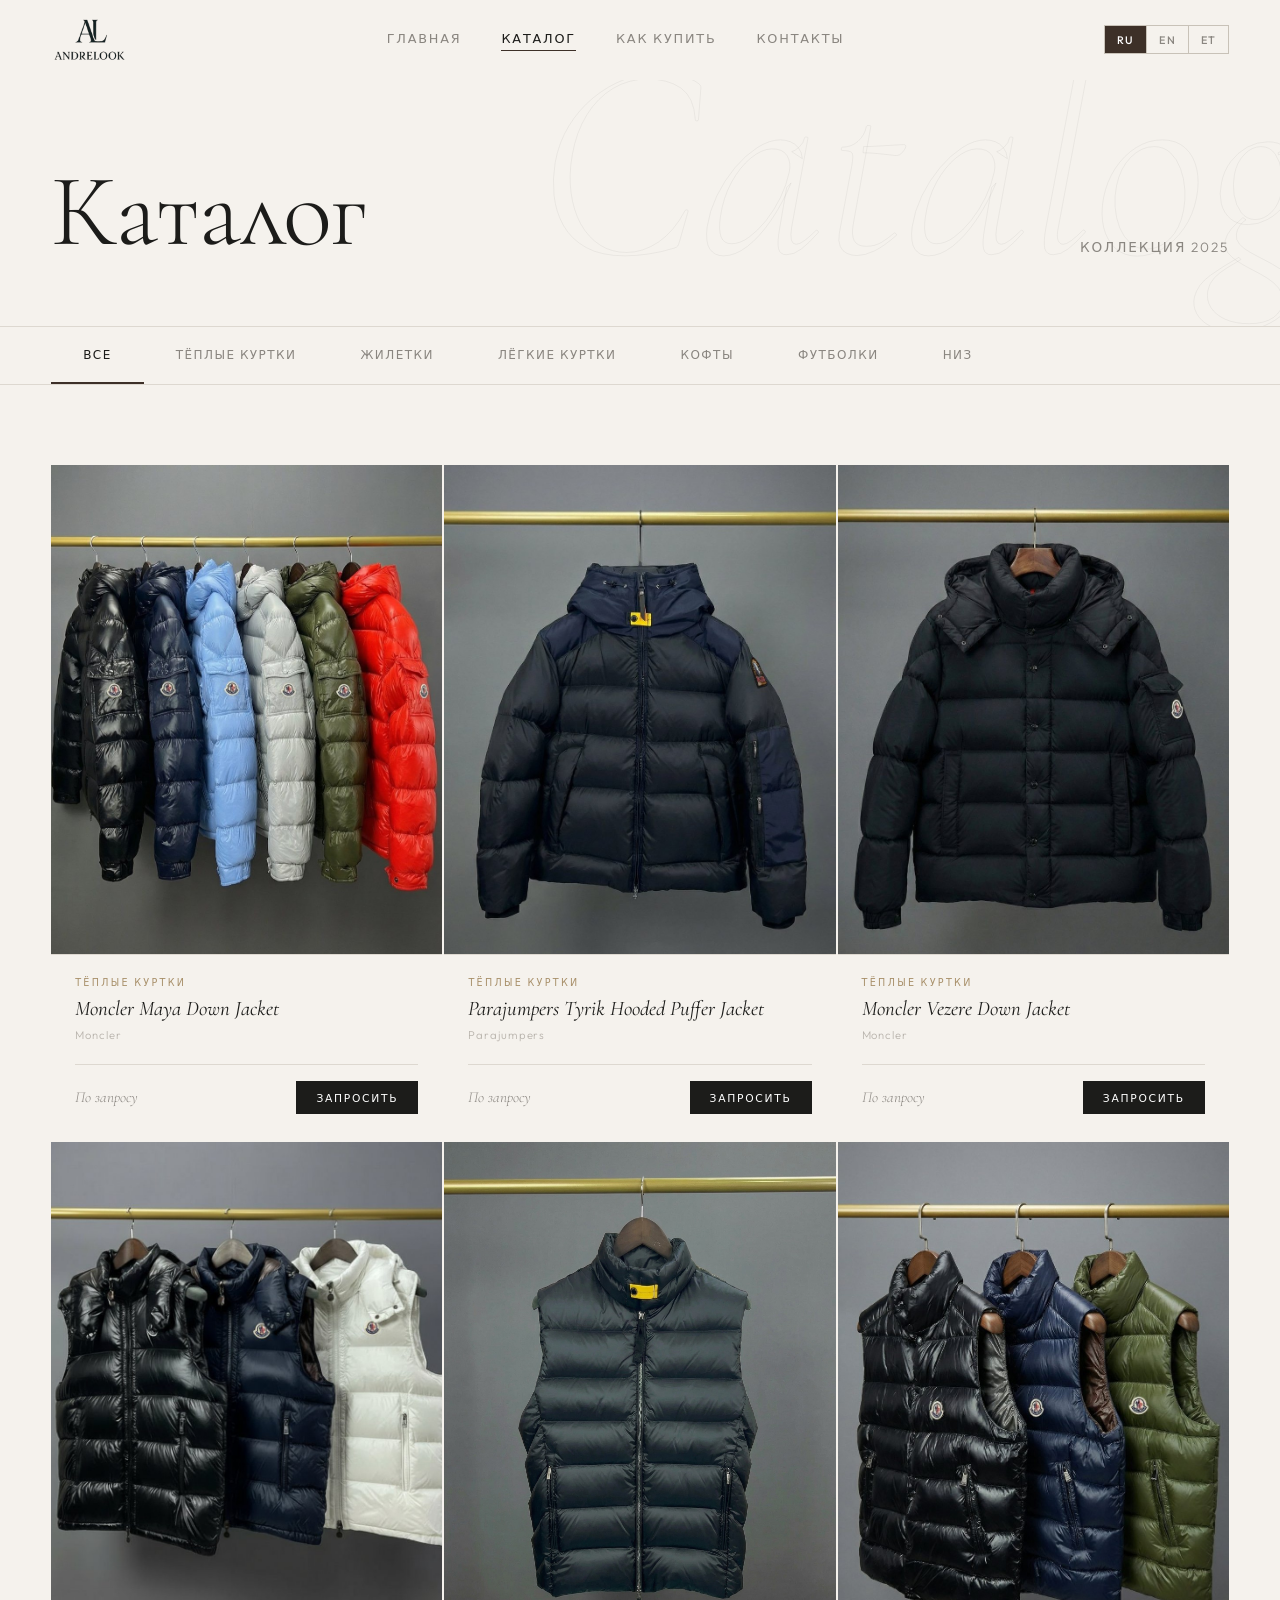
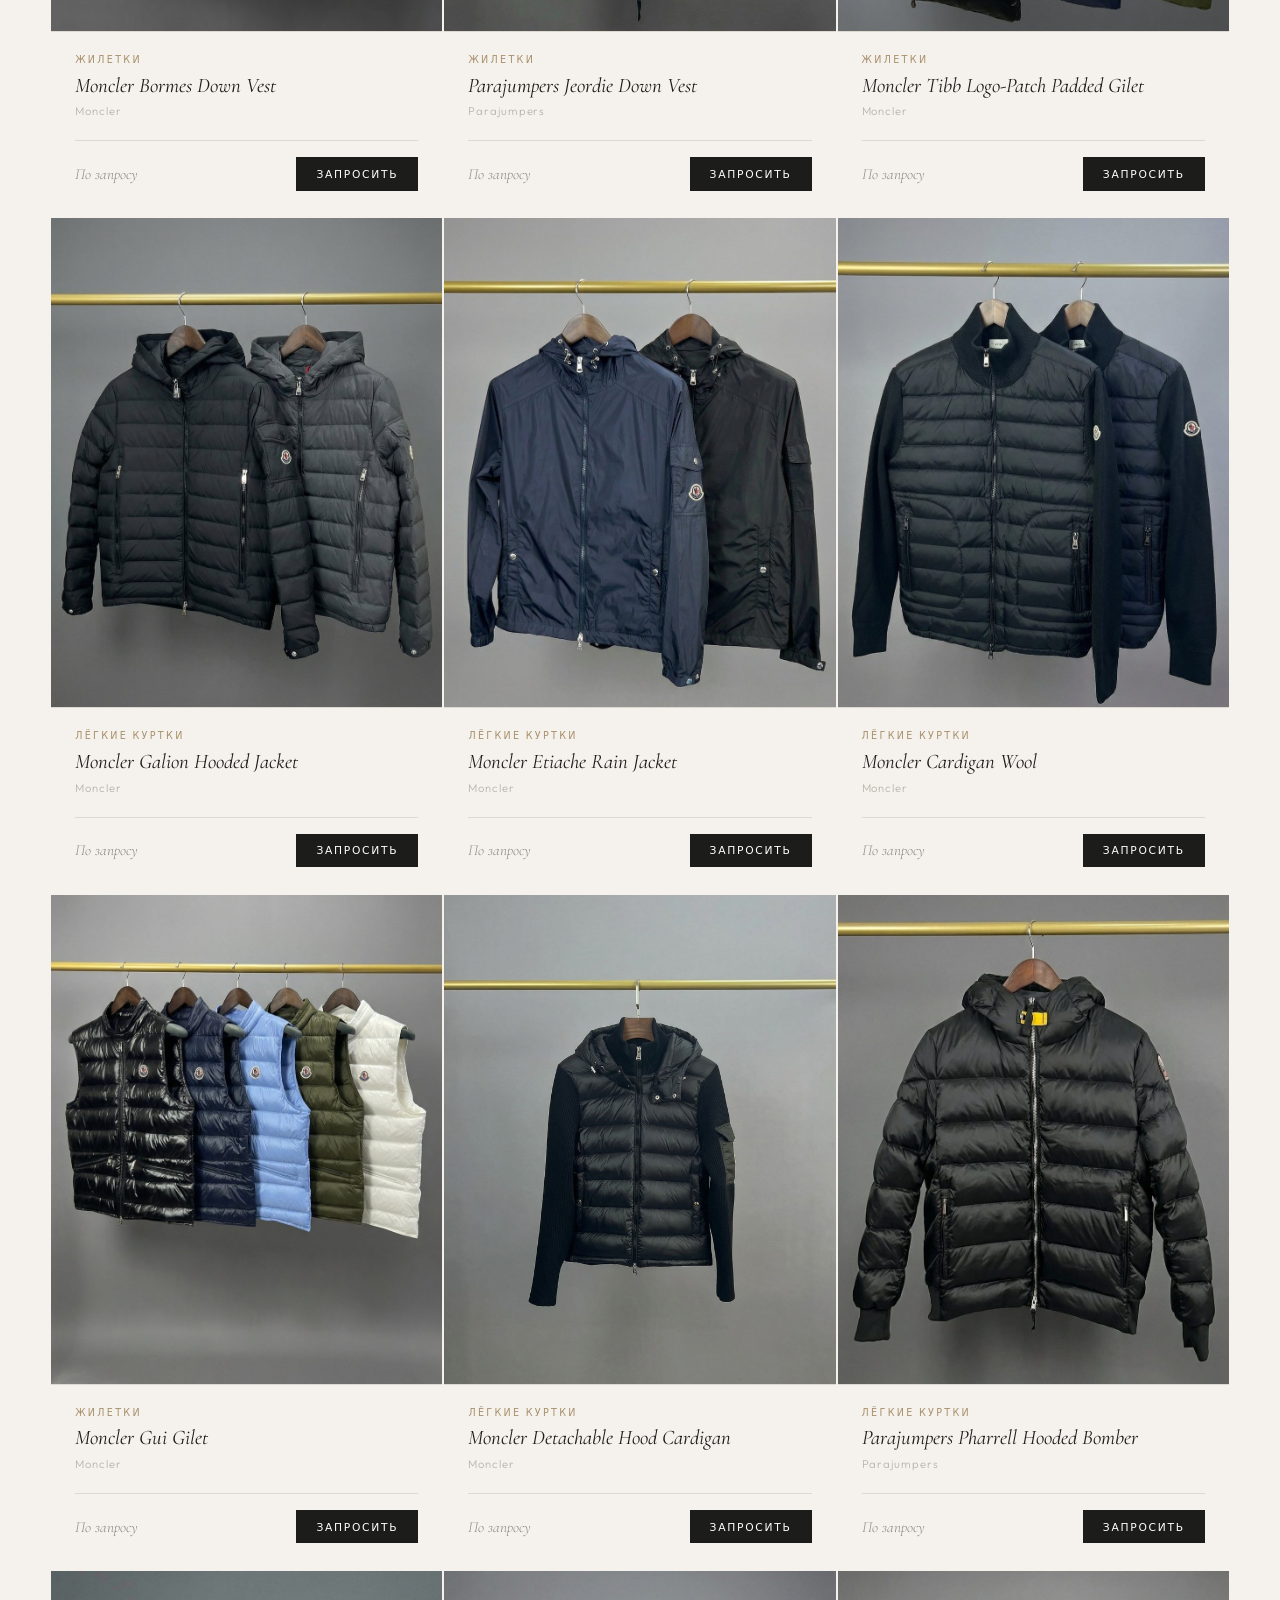
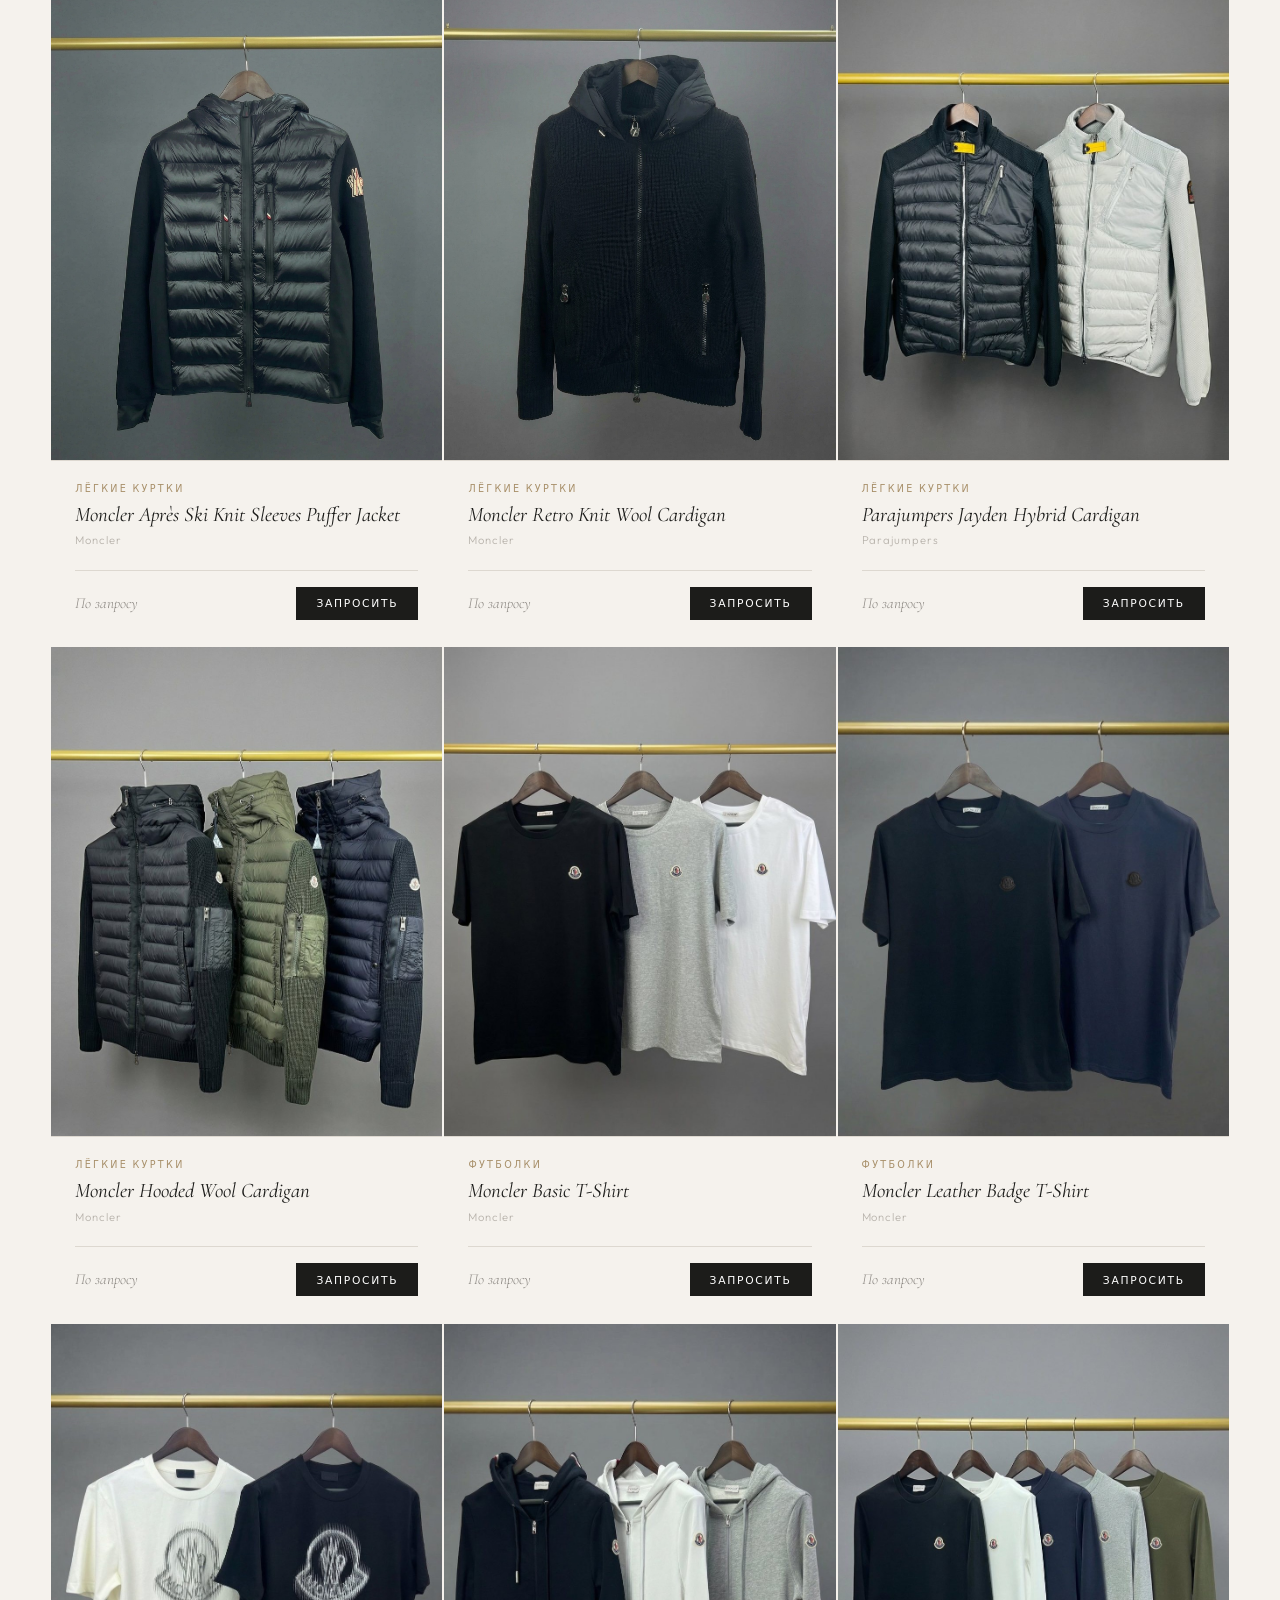
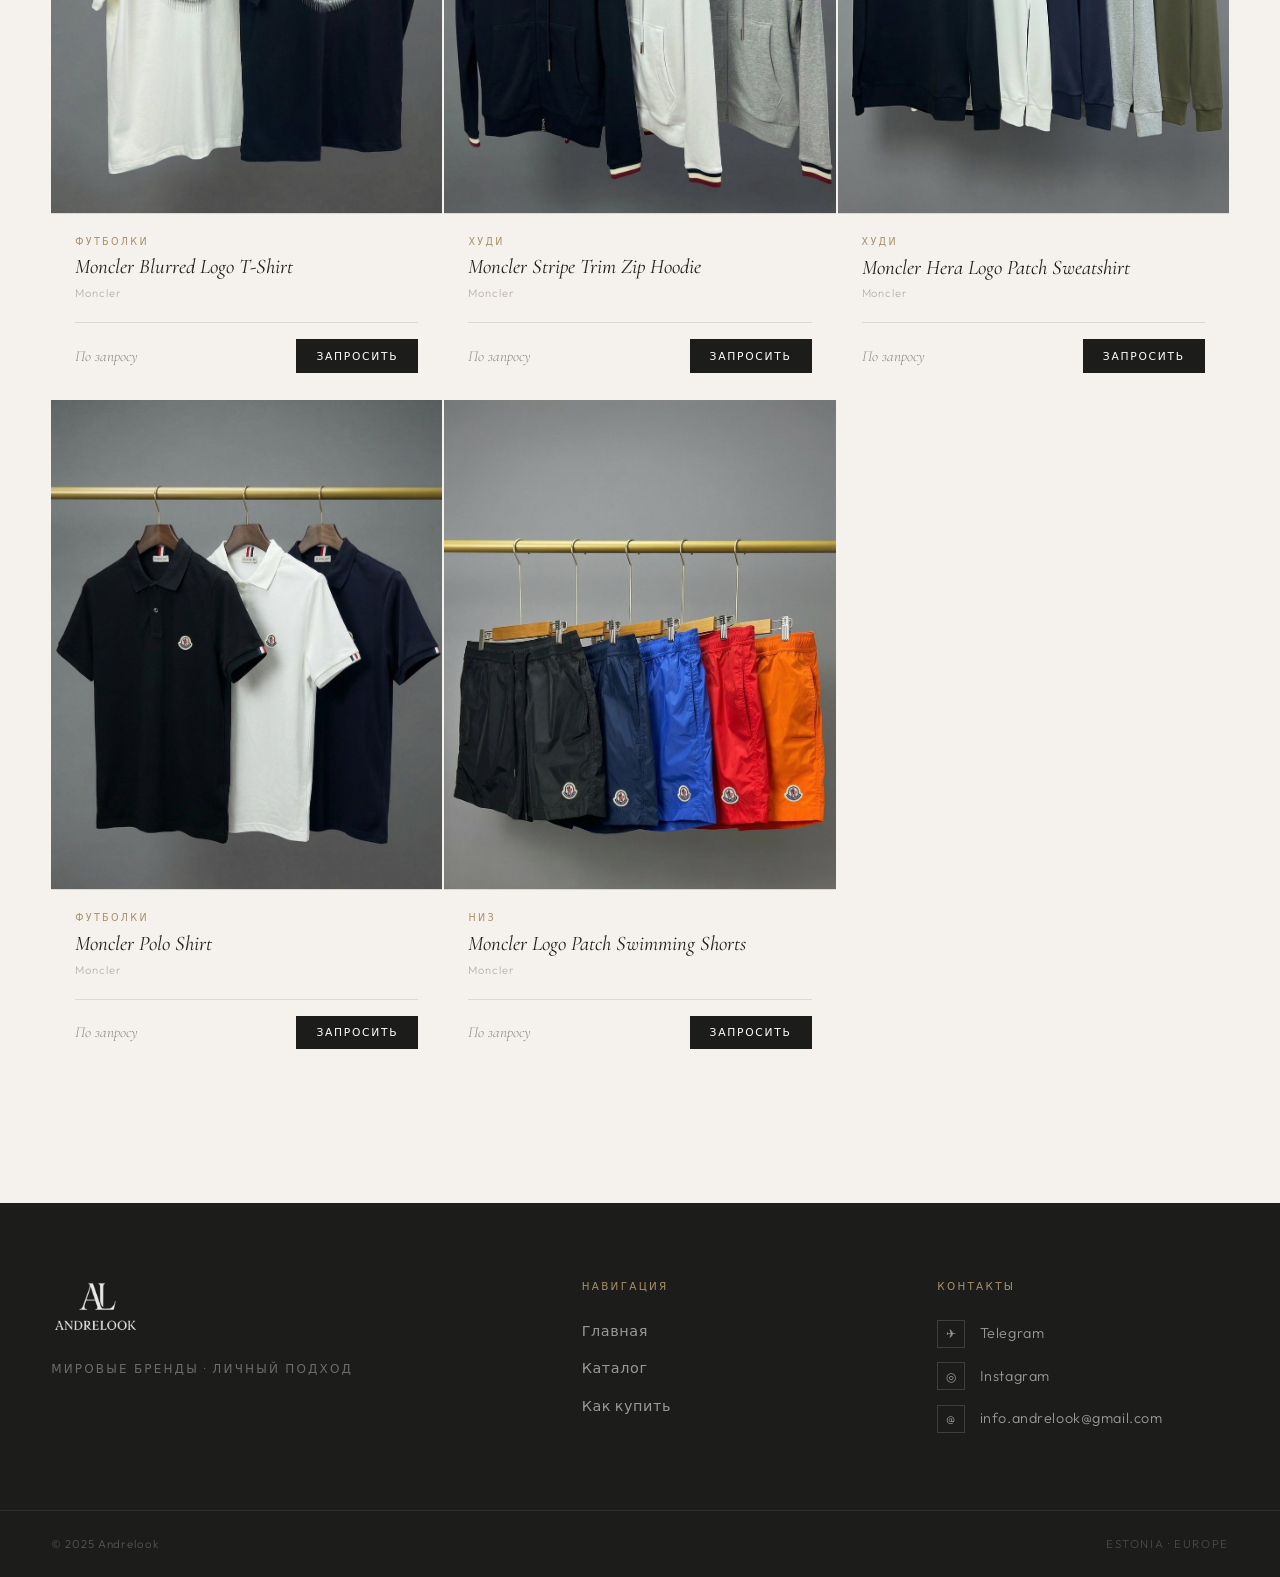
==== commit 5eb0fbd0: "Update catalog.html" ====
--- a/catalog.html
+++ b/catalog.html
@@ -3,11 +3,15 @@
 <head>
   <meta charset="UTF-8" />
   <meta name="viewport" content="width=device-width, initial-scale=1.0" />
-  <meta name="description" content="Купить Moncler & Parajumpers в Таллинне или с доставкой по Европе. Пишите в Telegram." />
-  <title>Moncler & Parajumpers | Moncler Tallinn — Andrelook</title>
+  <meta name="description" content="Большой выбор Moncler и Parajumpers: куртки, жилетки, худи, футболки. Таллинн — личная встреча, Европа — доставка." />
+  <title>Каталог Moncler & Parajumpers | Куртки, жилетки, худи — Andrelook Tallinn</title>
   <link rel="preconnect" href="https://fonts.googleapis.com" />
   <link rel="preconnect" href="https://fonts.gstatic.com" crossorigin />
   <link rel="stylesheet" href="css/style.css" />
+  <meta name="keywords" content="Moncler, Parajumpers, купить Moncler Таллинн, Parajumpers Estonia, брендовые куртки, Moncler Tallinn, buy Moncler Estonia" />
+  <meta property="og:title" content="Каталог Moncler & Parajumpers | Куртки, жилетки, худи — Andrelook Tallinn" />
+  <meta property="og:description" content="Большой выбор Moncler и Parajumpers: куртки, жилетки, худи, футболки. Таллинн — личная встреча, Европа — доставка." />
+  <meta property="og:type" content="website" />
   <meta name="robots" content="index, follow" />
 </head>
 <body>
@@ -55,18 +59,31 @@
   </nav>
 
   <main>
-    <section class="product-detail-page">
+    <div class="catalog-hero">
+      <div class="catalog-hero-bg" aria-hidden="true">Catalog</div>
       <div class="container">
-        <a href="catalog.html" class="product-back" data-i18n="back_catalog">← Назад в каталог</a>
-        <div id="product-detail">
-          <div class="product-detail-grid">
-            <div class="product-gallery">
-              <div class="product-main-img" id="product-main-img"></div>
-              <div class="product-thumbs" id="product-thumbs"></div>
-            </div>
-            <div class="product-info" id="product-info"></div>
-          </div>
+        <h1 class="catalog-title" data-i18n="nav_catalog">Каталог</h1>
+        <p class="catalog-sub" data-i18n="cat_season">Коллекция 2025</p>
+      </div>
+    </div>
+
+    <div class="filters-bar">
+      <div class="container">
+        <div class="filters">
+          <button class="filter-btn active" data-filter="all"           data-i18n="filter_all">Все</button>
+          <button class="filter-btn"        data-filter="warm-jackets"  data-i18n="filter_warm">Тёплые куртки</button>
+          <button class="filter-btn"        data-filter="vests"         data-i18n="filter_vests">Жилетки</button>
+          <button class="filter-btn"        data-filter="light-jackets" data-i18n="filter_light">Лёгкие куртки</button>
+          <button class="filter-btn"        data-filter="hoodies"       data-i18n="filter_hoodies">Кофты</button>
+          <button class="filter-btn"        data-filter="t-shirts"      data-i18n="filter_tshirts">Футболки</button>
+          <button class="filter-btn"        data-filter="bottoms"       data-i18n="filter_bottoms">Низ</button>
         </div>
+      </div>
+    </div>
+
+    <section class="catalog-main">
+      <div class="container">
+        <div class="products-grid" id="products-grid"></div>
       </div>
     </section>
   </main>
